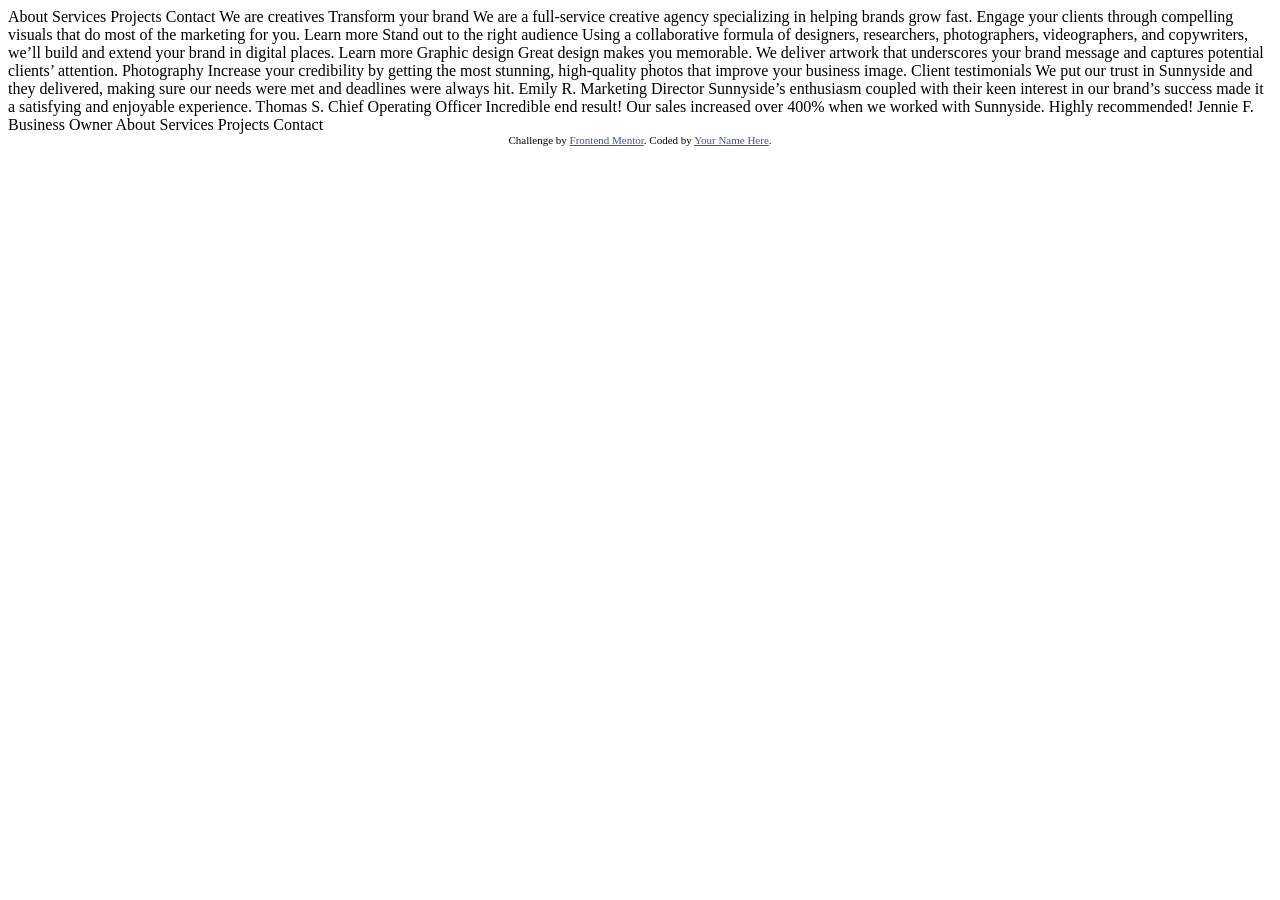
==== index.html @ 462895cb "Initial commit" ====
<!DOCTYPE html>
<html lang="en">
<head>
  <meta charset="UTF-8">
  <meta name="viewport" content="width=device-width, initial-scale=1.0"> <!-- displays site properly based on user's device -->

  <link rel="icon" type="image/png" sizes="32x32" href="./images/favicon-32x32.png">
  
  <title>Frontend Mentor | Sunnyside agency landing page</title>

  <!-- Feel free to remove these styles or customise in your own stylesheet 👍 -->
  <style>
    .attribution { font-size: 11px; text-align: center; }
    .attribution a { color: hsl(228, 45%, 44%); }
  </style>
</head>
<body>
  About
  Services
  Projects
  Contact

  We are creatives

  Transform your brand

  We are a full-service creative agency specializing in helping brands grow fast. 
  Engage your clients through compelling visuals that do most of the marketing for you.

  Learn more

  Stand out to the right audience

  Using a collaborative formula of designers, researchers, photographers, videographers, and copywriters, we’ll build and extend your brand in digital places. 

  Learn more

  Graphic design
  Great design makes you memorable. We deliver artwork that underscores your brand message and captures potential clients’ attention.

  Photography
  Increase your credibility by getting the most stunning, high-quality photos that improve your business image.

  Client testimonials

  We put our trust in Sunnyside and they delivered, making sure our needs were met and deadlines were always hit.
  Emily R.
  Marketing Director

  Sunnyside’s enthusiasm coupled with their keen interest in our brand’s success made it a satisfying and enjoyable experience.
  Thomas S.
  Chief Operating Officer

  Incredible end result! Our sales increased over 400% when we worked with Sunnyside. Highly recommended!
  Jennie F.
  Business Owner

  About
  Services
  Projects
  Contact

  <div class="attribution">
    Challenge by <a href="https://www.frontendmentor.io?ref=challenge" target="_blank">Frontend Mentor</a>. 
    Coded by <a href="#">Your Name Here</a>.
  </div>
</body>
</html>
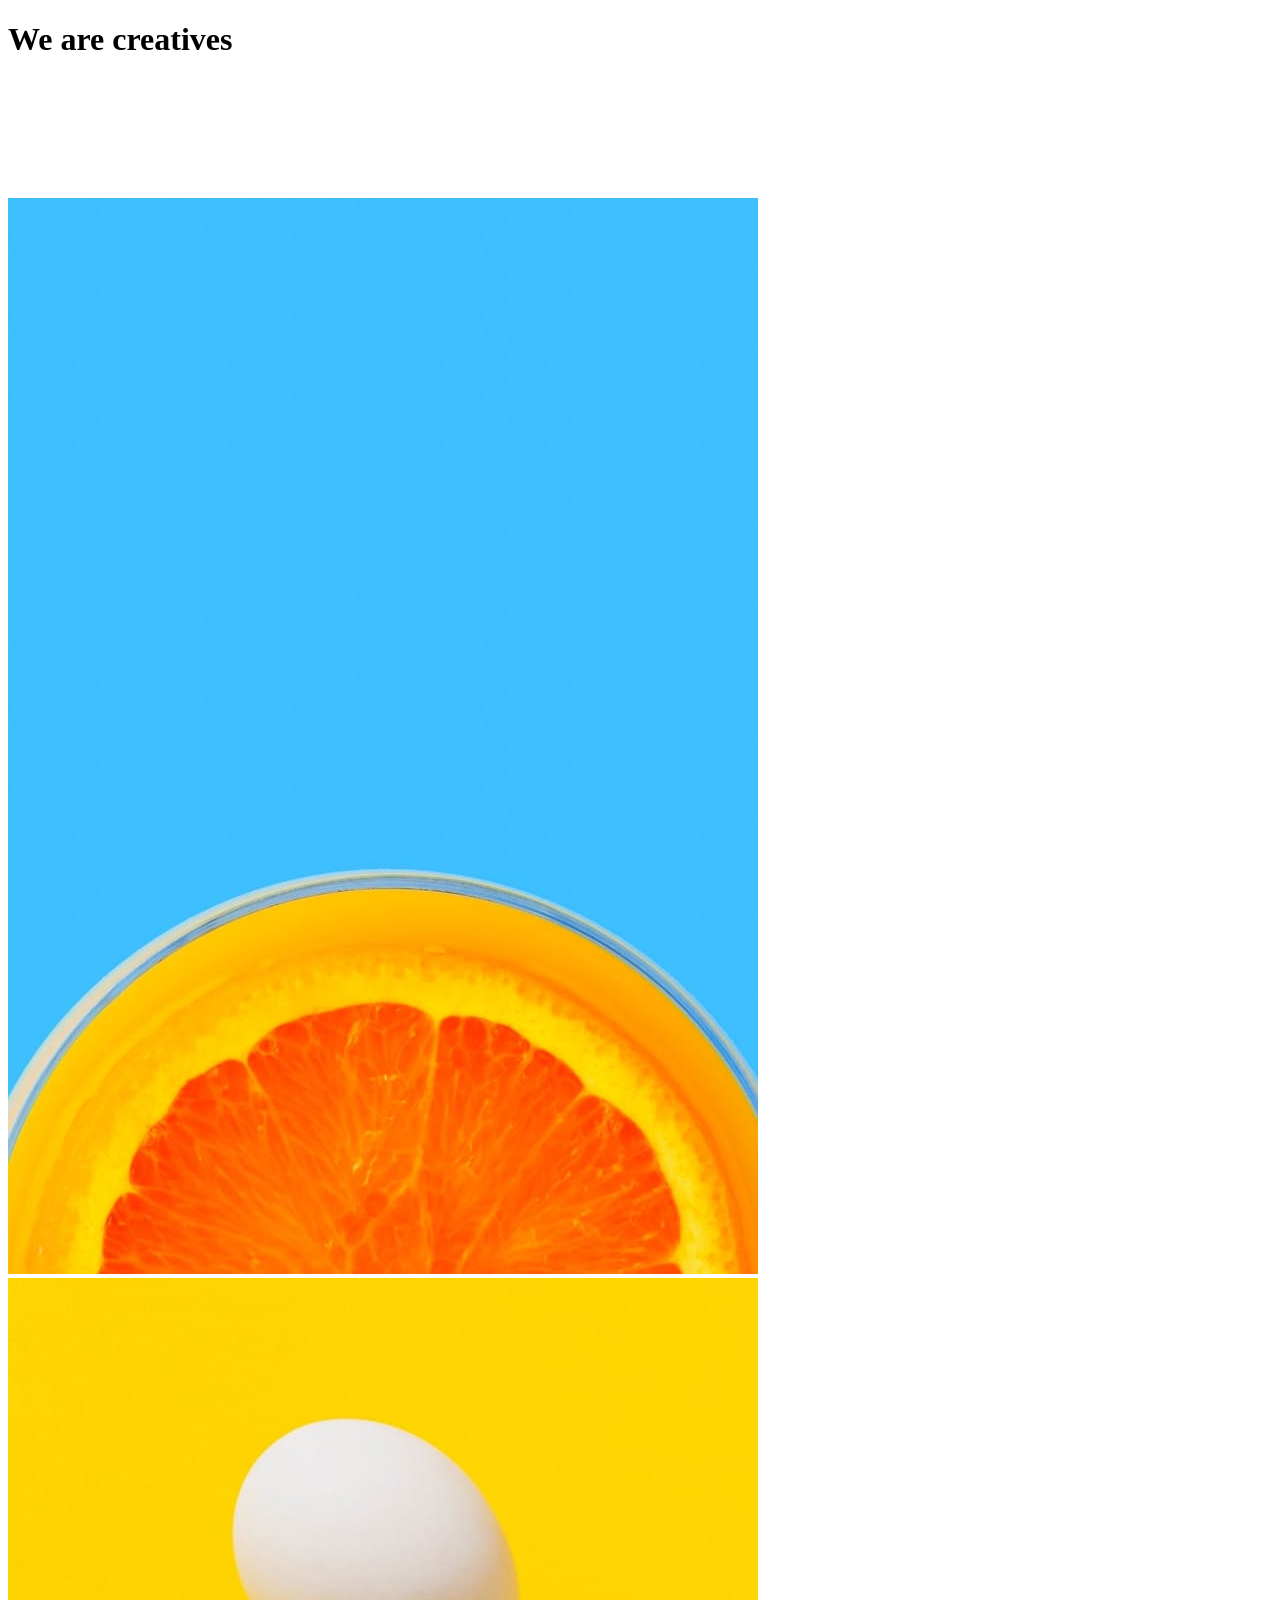
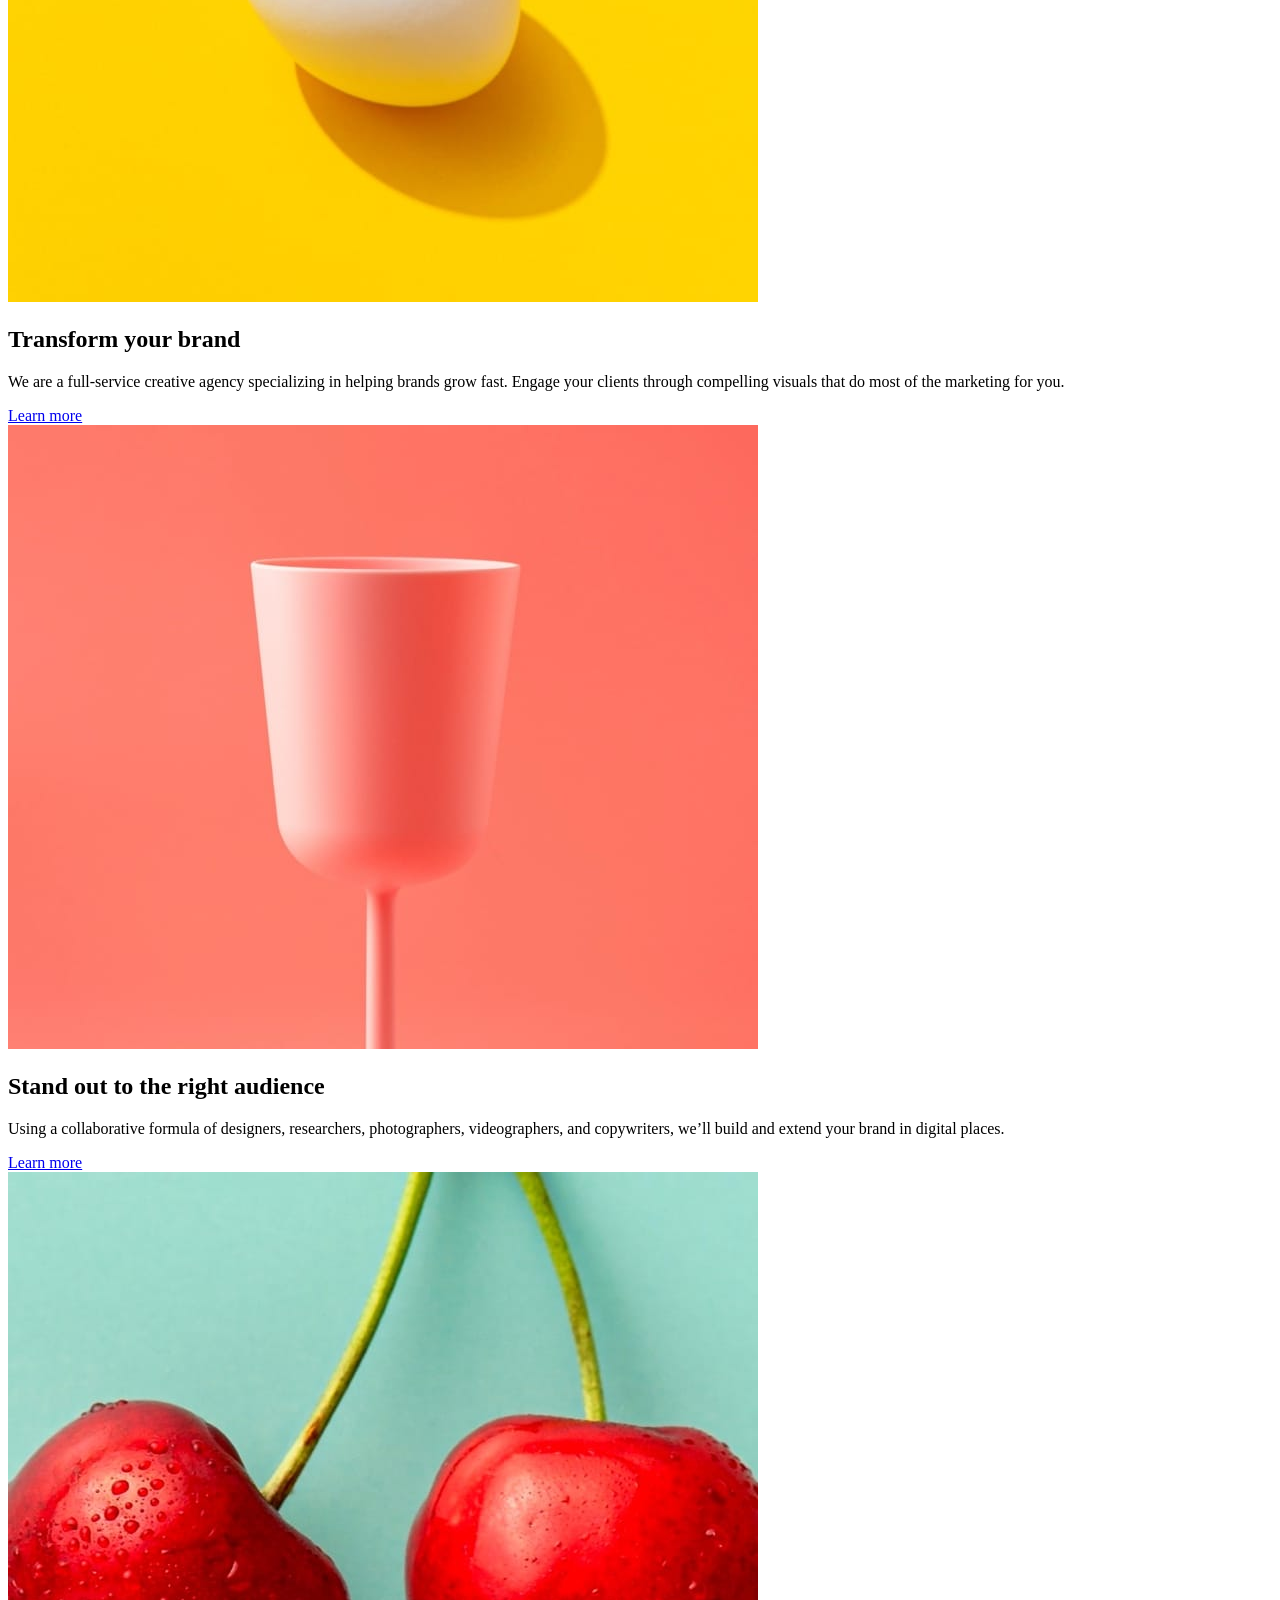
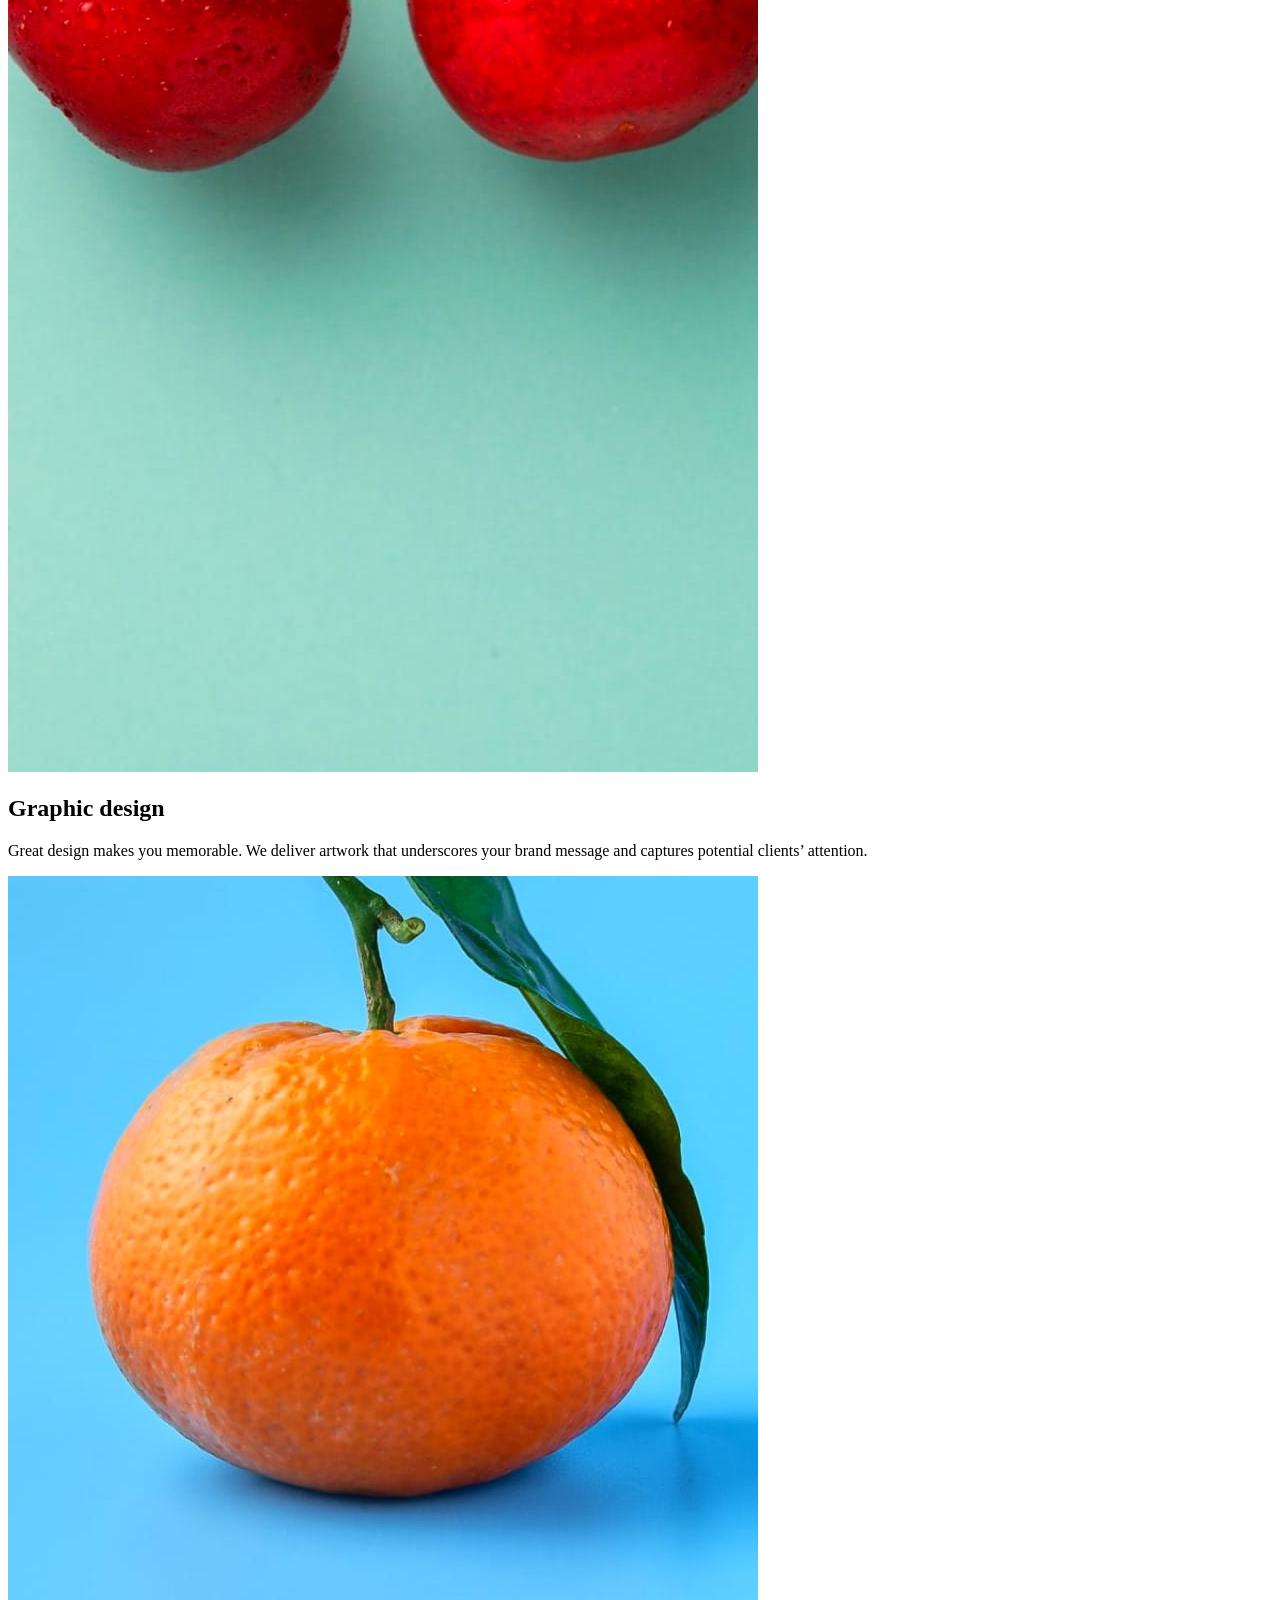
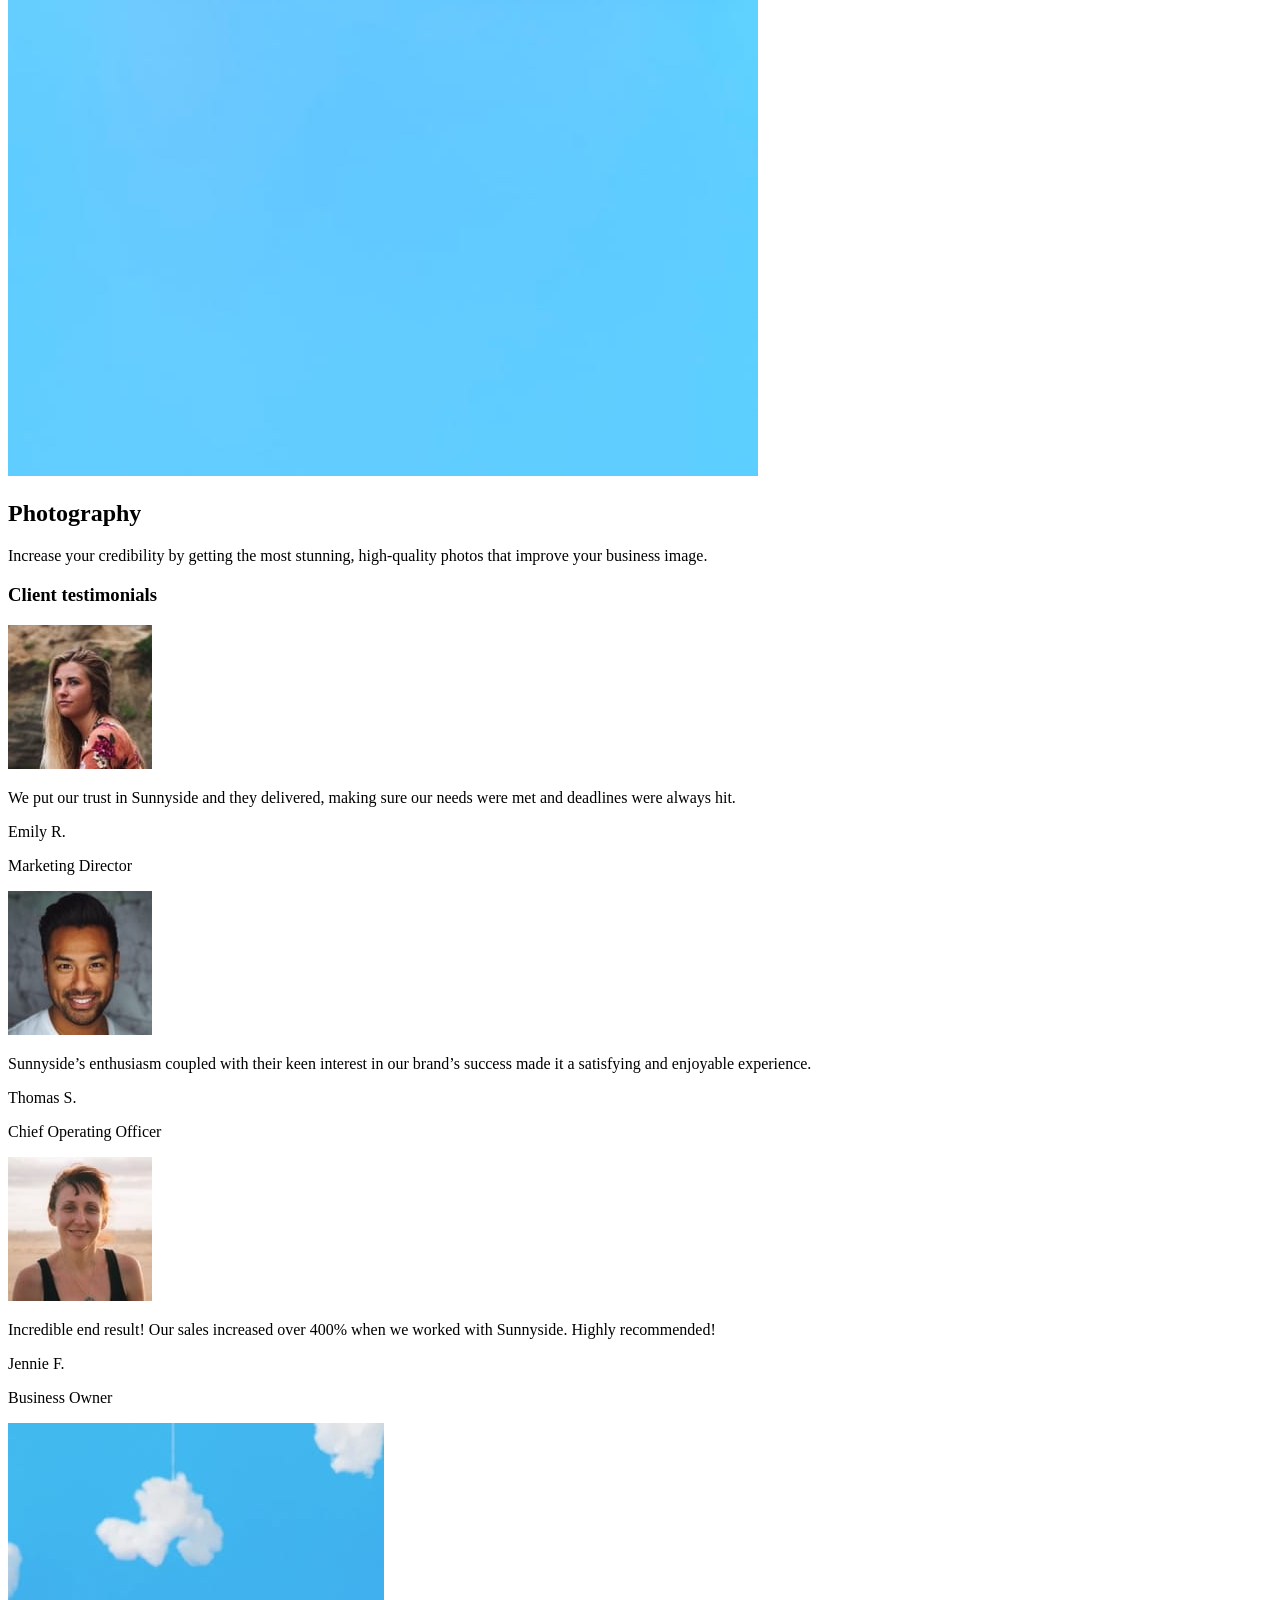
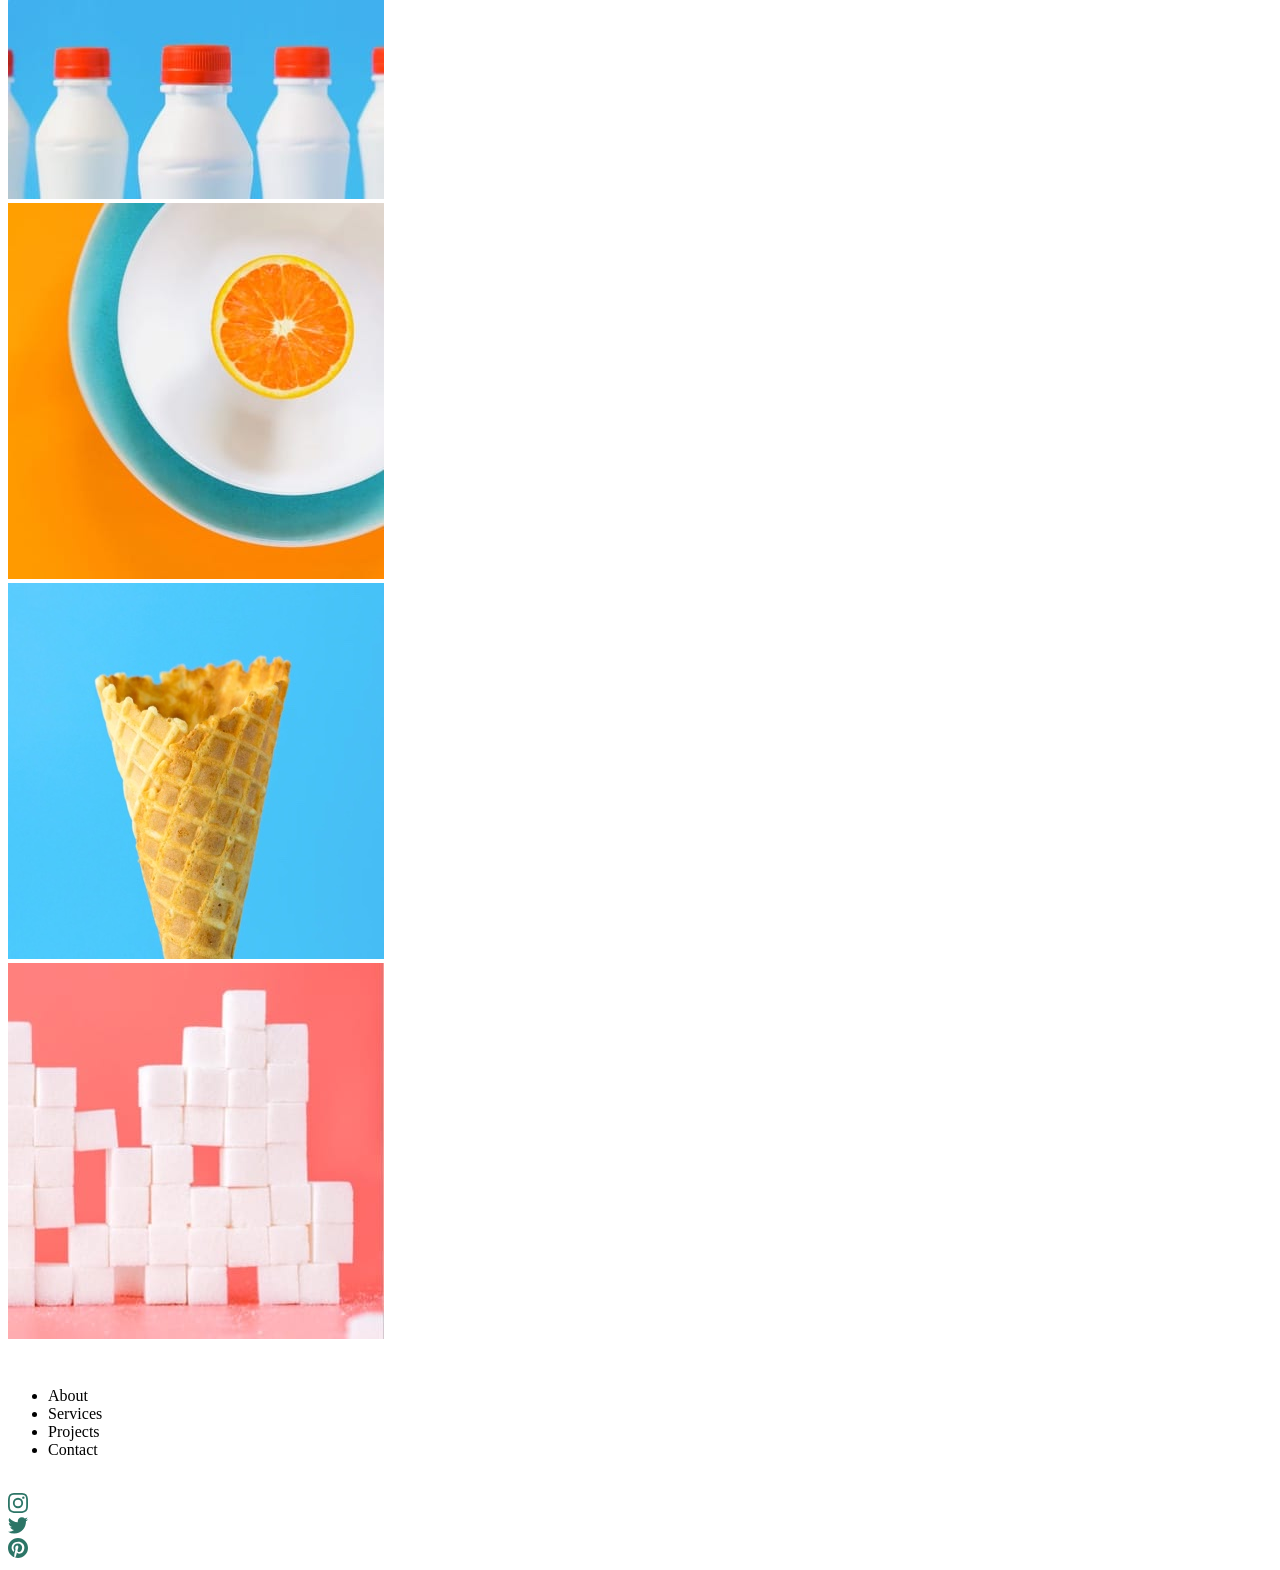
==== commit 1b477169: "commit" ====
--- a/index.html
+++ b/index.html
@@ -15,54 +15,169 @@
   </style>
 </head>
 <body>
-  About
-  Services
-  Projects
-  Contact
 
-  We are creatives
+  <header>
+    <div class="logo-img">
+      
+    </div>
+  </header>
+   
+  <nav class="navbar">
+    <a >
+      <div class="one"></div>
+      <div class="two"></div>
+      <div class="three"></div>
+    </a>
+  </nav>
 
-  Transform your brand
+  <main>
 
-  We are a full-service creative agency specializing in helping brands grow fast. 
-  Engage your clients through compelling visuals that do most of the marketing for you.
+    <div class="box grid-content">
 
-  Learn more
+    <div class="box box1">
+      <div class="text">
+        <h1>We are creatives</h1>
+        <img src="./images/icon-arrow-down.svg" alt="">
+      </div>
+      <img src="./images/mobile/image-header.jpg" alt="">
+      
+    </div>
 
-  Stand out to the right audience
+    <div class="box box2">
+      <img src="./images/mobile/image-transform.jpg" alt="">
+    </div>
 
-  Using a collaborative formula of designers, researchers, photographers, videographers, and copywriters, we’ll build and extend your brand in digital places. 
+    <div class="box box3">
+      <h2>Transform your brand</h2>
+      <p> We are a full-service creative agency specializing in helping brands grow fast. 
+        Engage your clients through compelling visuals that do most of the marketing for you.</p>
+      <a href="#">Learn more</a>
+    </div>
 
-  Learn more
+    <div class="box box4">
+      <img src="./images/mobile/image-stand-out.jpg" alt="">
+    </div>
 
-  Graphic design
-  Great design makes you memorable. We deliver artwork that underscores your brand message and captures potential clients’ attention.
+    <div class="box box5">
+      <div class="text1">
+        <h2>Stand out to the right audience</h2>
+        <p>Using a collaborative formula of designers, researchers, photographers, videographers, and copywriters, we’ll build and extend your brand in digital places. </p>
+        <a href="#">Learn more</a>
+      </div>
 
-  Photography
-  Increase your credibility by getting the most stunning, high-quality photos that improve your business image.
+    </div>
 
-  Client testimonials
+    <div class="box box6">
+      <img src="./images/mobile/image-graphic-design.jpg" alt="">
+      <div class="text1">
+        <h2>Graphic design</h2>
+        <p>Great design makes you memorable. We deliver artwork that underscores your brand message and captures potential clients’ attention.</p>
+      </div>
+    </div>
 
-  We put our trust in Sunnyside and they delivered, making sure our needs were met and deadlines were always hit.
-  Emily R.
-  Marketing Director
+    <div class="box box7">
+      <img src="./images/mobile/image-photography.jpg" alt="">
 
-  Sunnyside’s enthusiasm coupled with their keen interest in our brand’s success made it a satisfying and enjoyable experience.
-  Thomas S.
-  Chief Operating Officer
+      <div class="text1">
+        <h2>Photography</h2>
+        <p>Increase your credibility by getting the most stunning, high-quality photos that improve your business image.</p>
+      </div>
+    </div>
 
-  Incredible end result! Our sales increased over 400% when we worked with Sunnyside. Highly recommended!
-  Jennie F.
-  Business Owner
 
-  About
-  Services
-  Projects
-  Contact
+  </div>
+</main>
 
-  <div class="attribution">
-    Challenge by <a href="https://www.frontendmentor.io?ref=challenge" target="_blank">Frontend Mentor</a>. 
-    Coded by <a href="#">Your Name Here</a>.
+
+  <div class="testimonial-grid">
+    
+    <div class="testimonial test1">
+      <h3>Client testimonials</h3>
+      <img src="./images/image-emily.jpg" alt="">
+      <p>We put our trust in Sunnyside and they delivered, making sure our needs were met and deadlines were always hit.</p>
+      <div class="info">
+        <p>Emily R.</p>
+        <p>Marketing Director</p>
+      </div>
+
+    </div>
+
+
+    <div class="testimonial test2">
+      <img src="./images/image-thomas.jpg" alt="">
+      <p>Sunnyside’s enthusiasm coupled with their keen interest in our brand’s success made it a satisfying and enjoyable experience.</p>
+      <div class="info">
+        <p>Thomas S.</p>
+        <p> Chief Operating Officer</p>
+      </div>
+    </div>
+
+    <div class="testimonial test3">
+      <img src="./images/image-jennie.jpg" alt="">
+      <p>Incredible end result! Our sales increased over 400% when we worked with Sunnyside. Highly recommended!</p>
+      <div class="info">
+        <p>Jennie F.</p>
+        <p>Business Owner</p>
+      </div>
+    </div> 
+
+
+
   </div>
+
+  <div class="galery-grid">
+
+    <div class="imagen imagen1">
+      <img src="./images/mobile/image-gallery-milkbottles.jpg" alt="">
+    </div>
+
+    <div class="imagen imagen2">
+      <img src="./images/mobile/image-gallery-orange.jpg" alt="">
+    </div>
+
+    <div class="imagen imagen3">
+      <img src="./images/mobile/image-gallery-cone.jpg" alt="">
+    </div>
+
+    <div class="imagen imagen4">
+      <img src="./images/mobile/image-gallery-sugar-cubes.jpg" alt="">
+    </div>
+
+  </div>
+
+
+  <footer>
+    <div class="footer-grid">
+      <div class="logo">
+        <img src="./images/logo.svg" alt="">
+      </div>
+      <ul>
+        <li>About</li>
+        <li>Services</li>
+        <li>Projects</li>
+        <li>Contact</li>
+      </ul>
+
+      <div class="social">
+        <div class="logosocial">
+          <img src="./images/icon-facebook.svg" alt="">
+        </div>
+        <div class="logosocial">
+          <img src="./images/icon-instagram.svg" alt="">
+        </div>
+        <div class="logosocial">
+          <img src="./images/icon-twitter.svg" alt="">
+        </div>
+        <div class="logosocial">
+          <img src="./images/icon-pinterest.svg" alt="">
+        </div>
+      </div>
+    </div>
+
+  </footer>
+  
+  
+ 
 </body>
+
 </html>
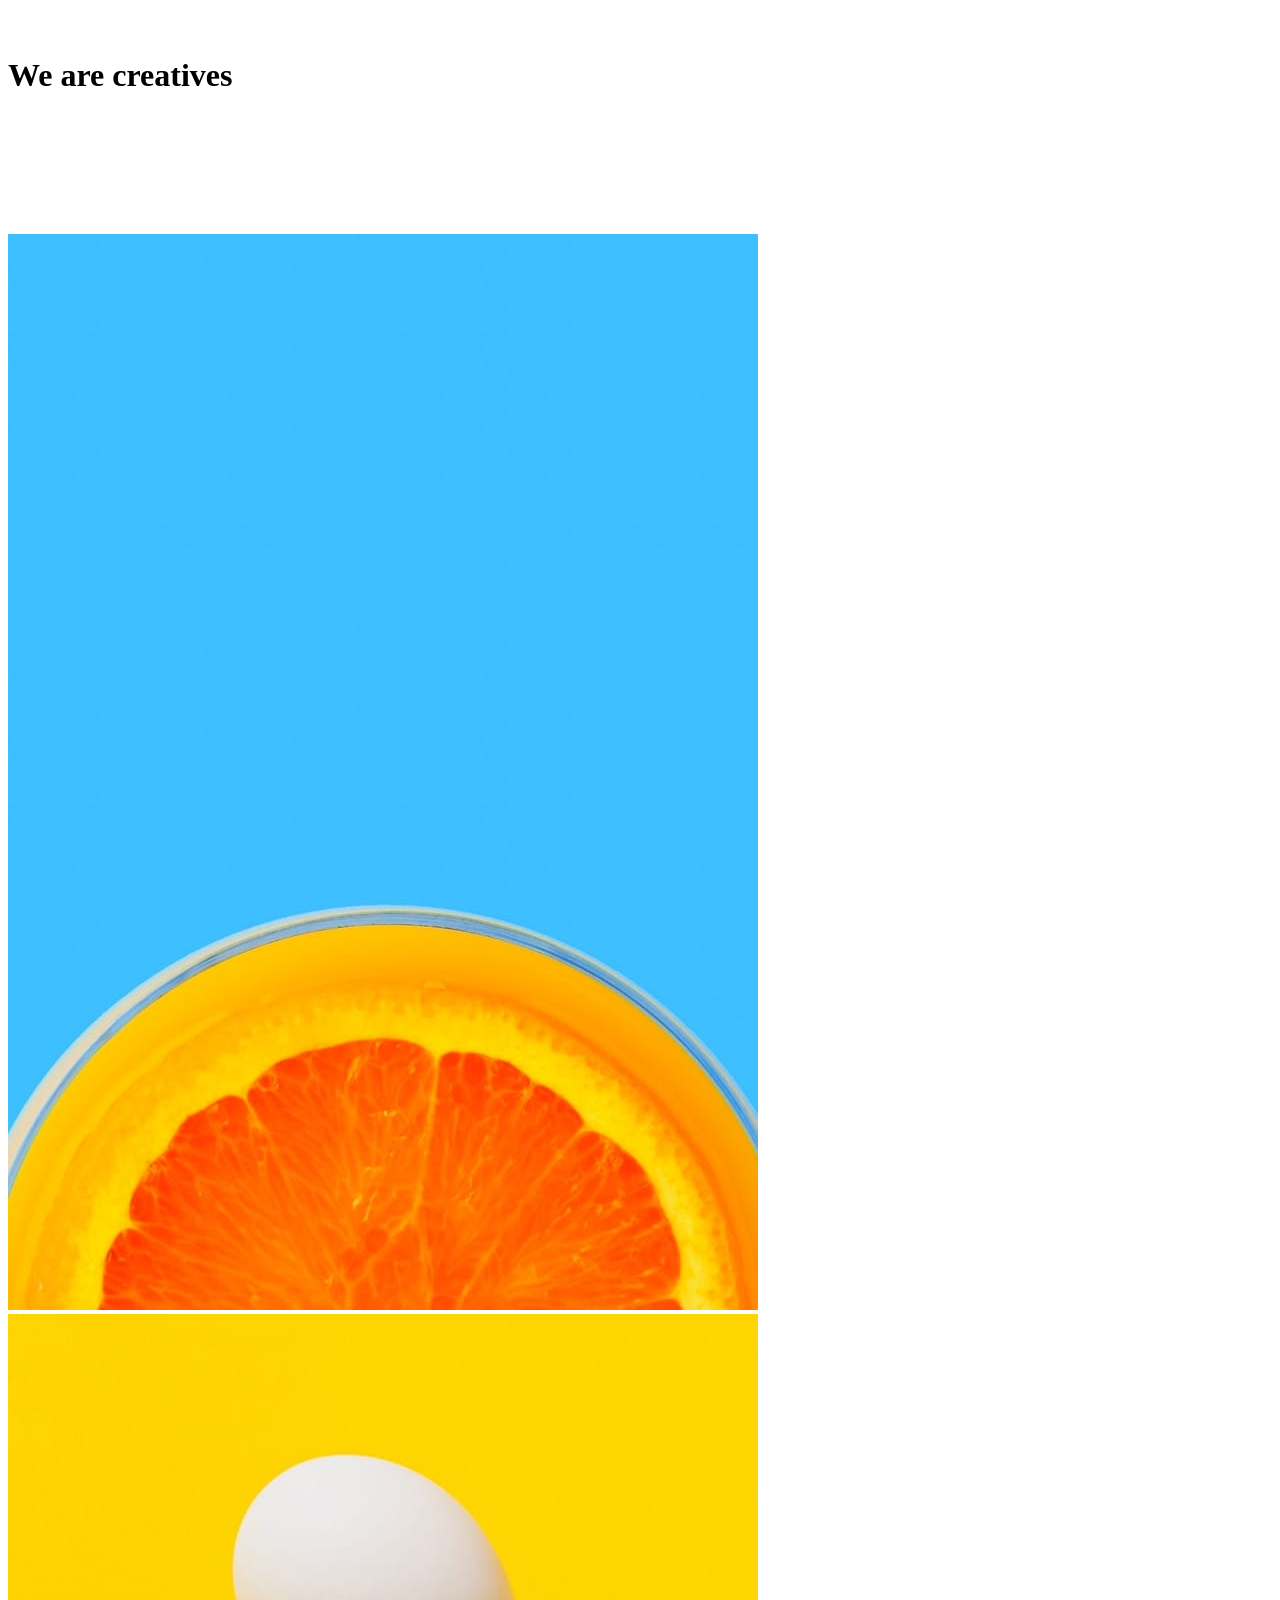
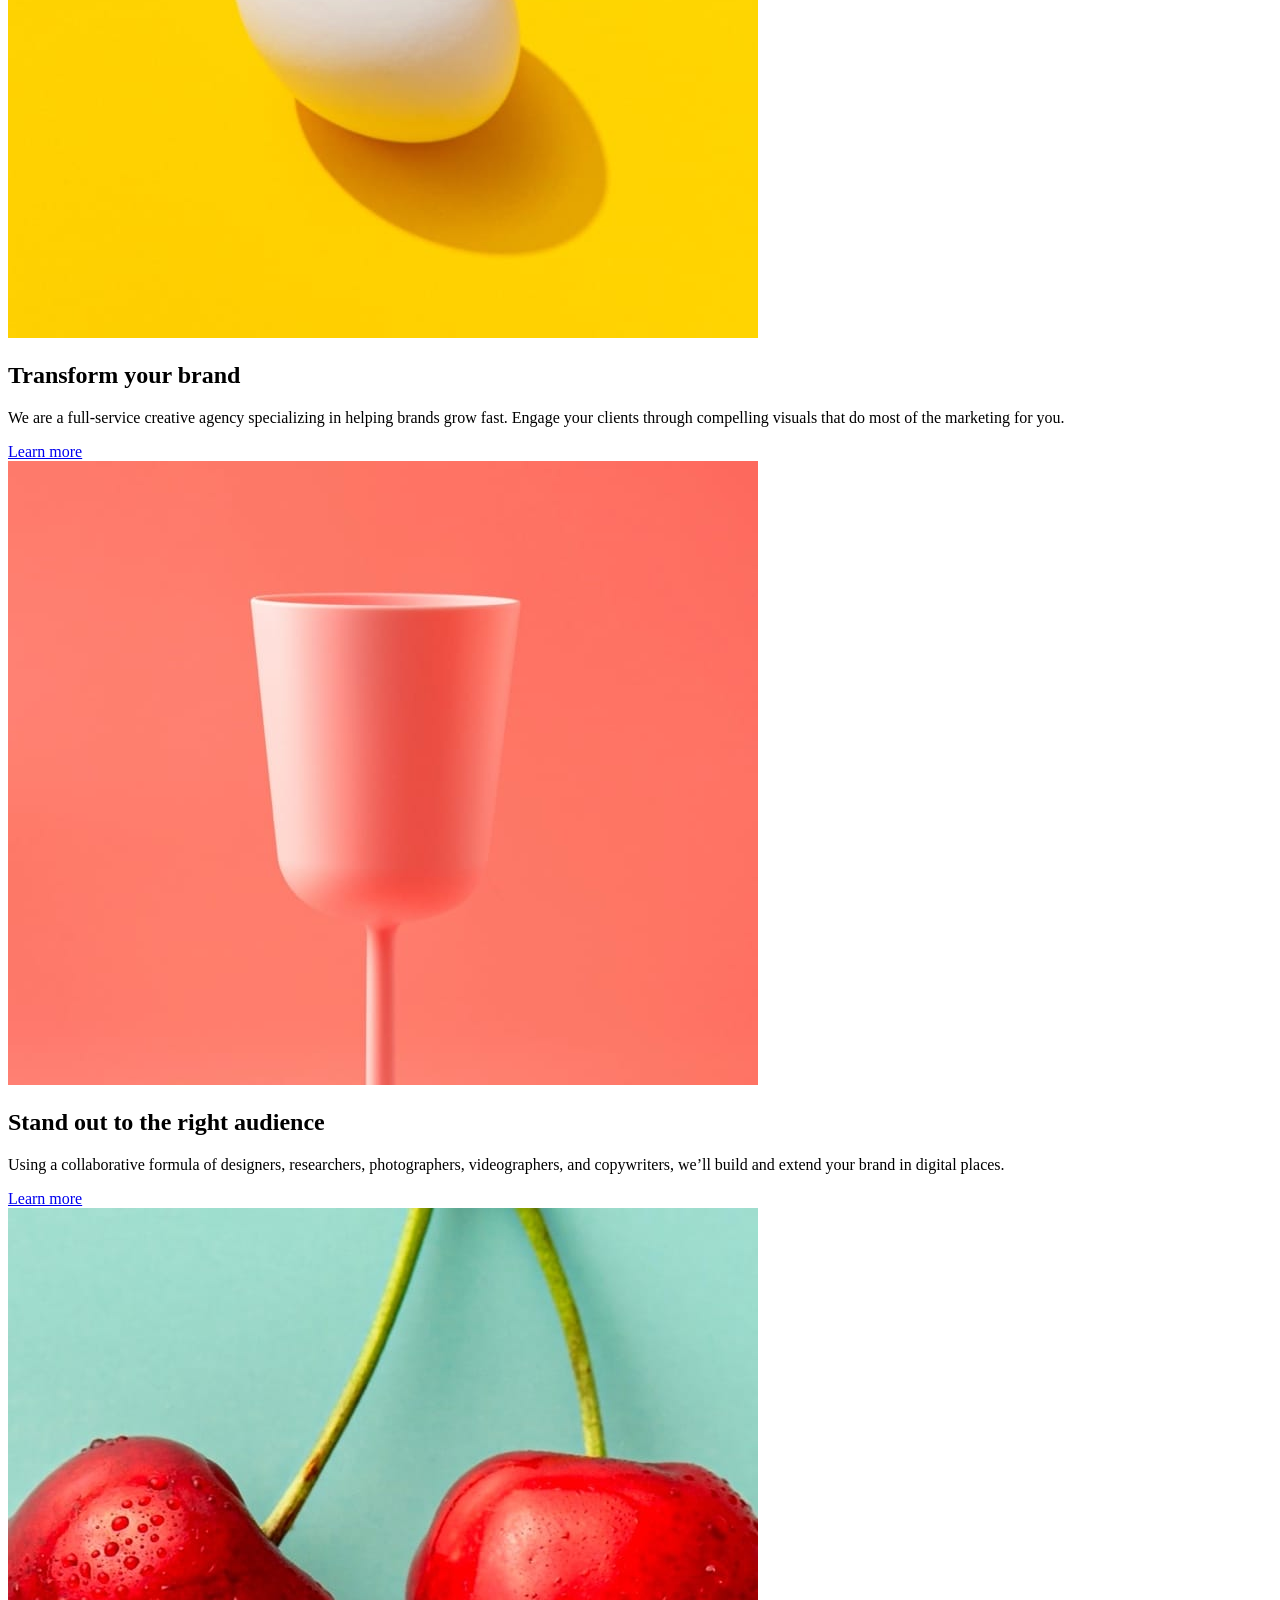
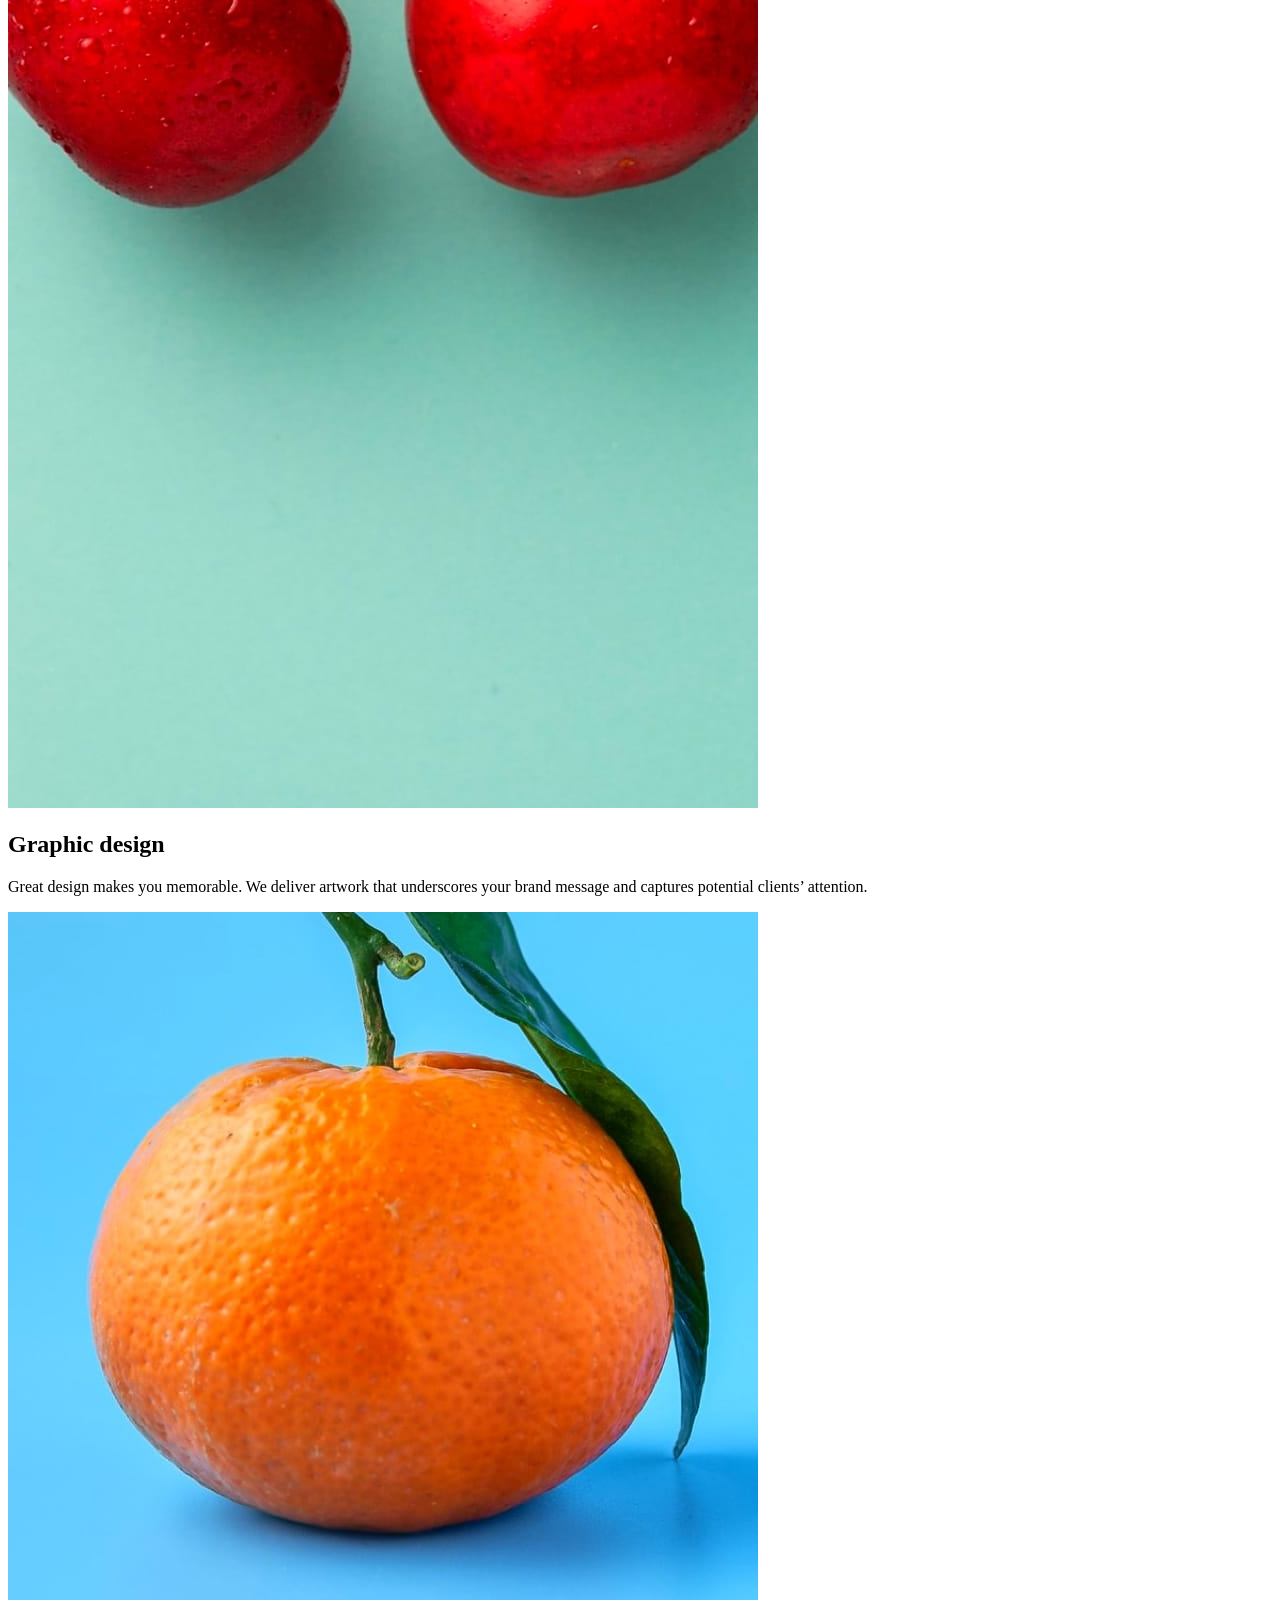
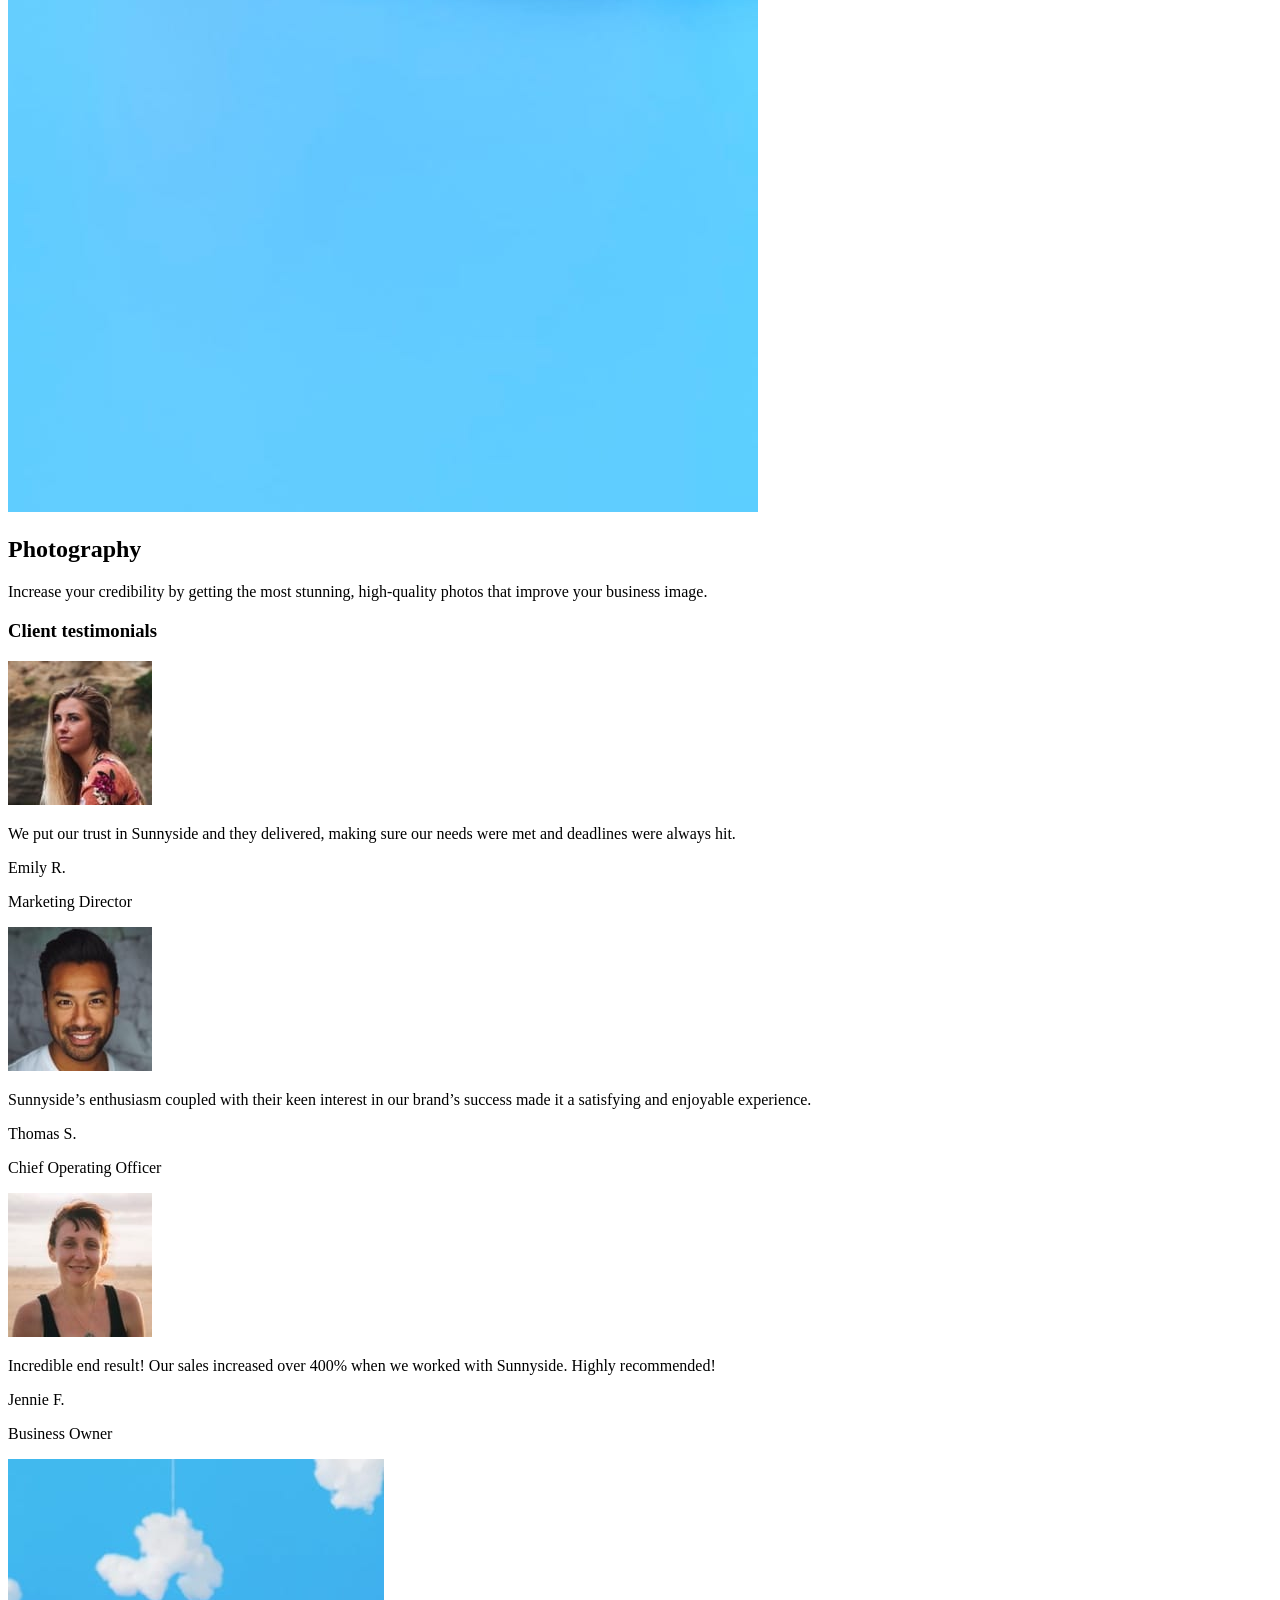
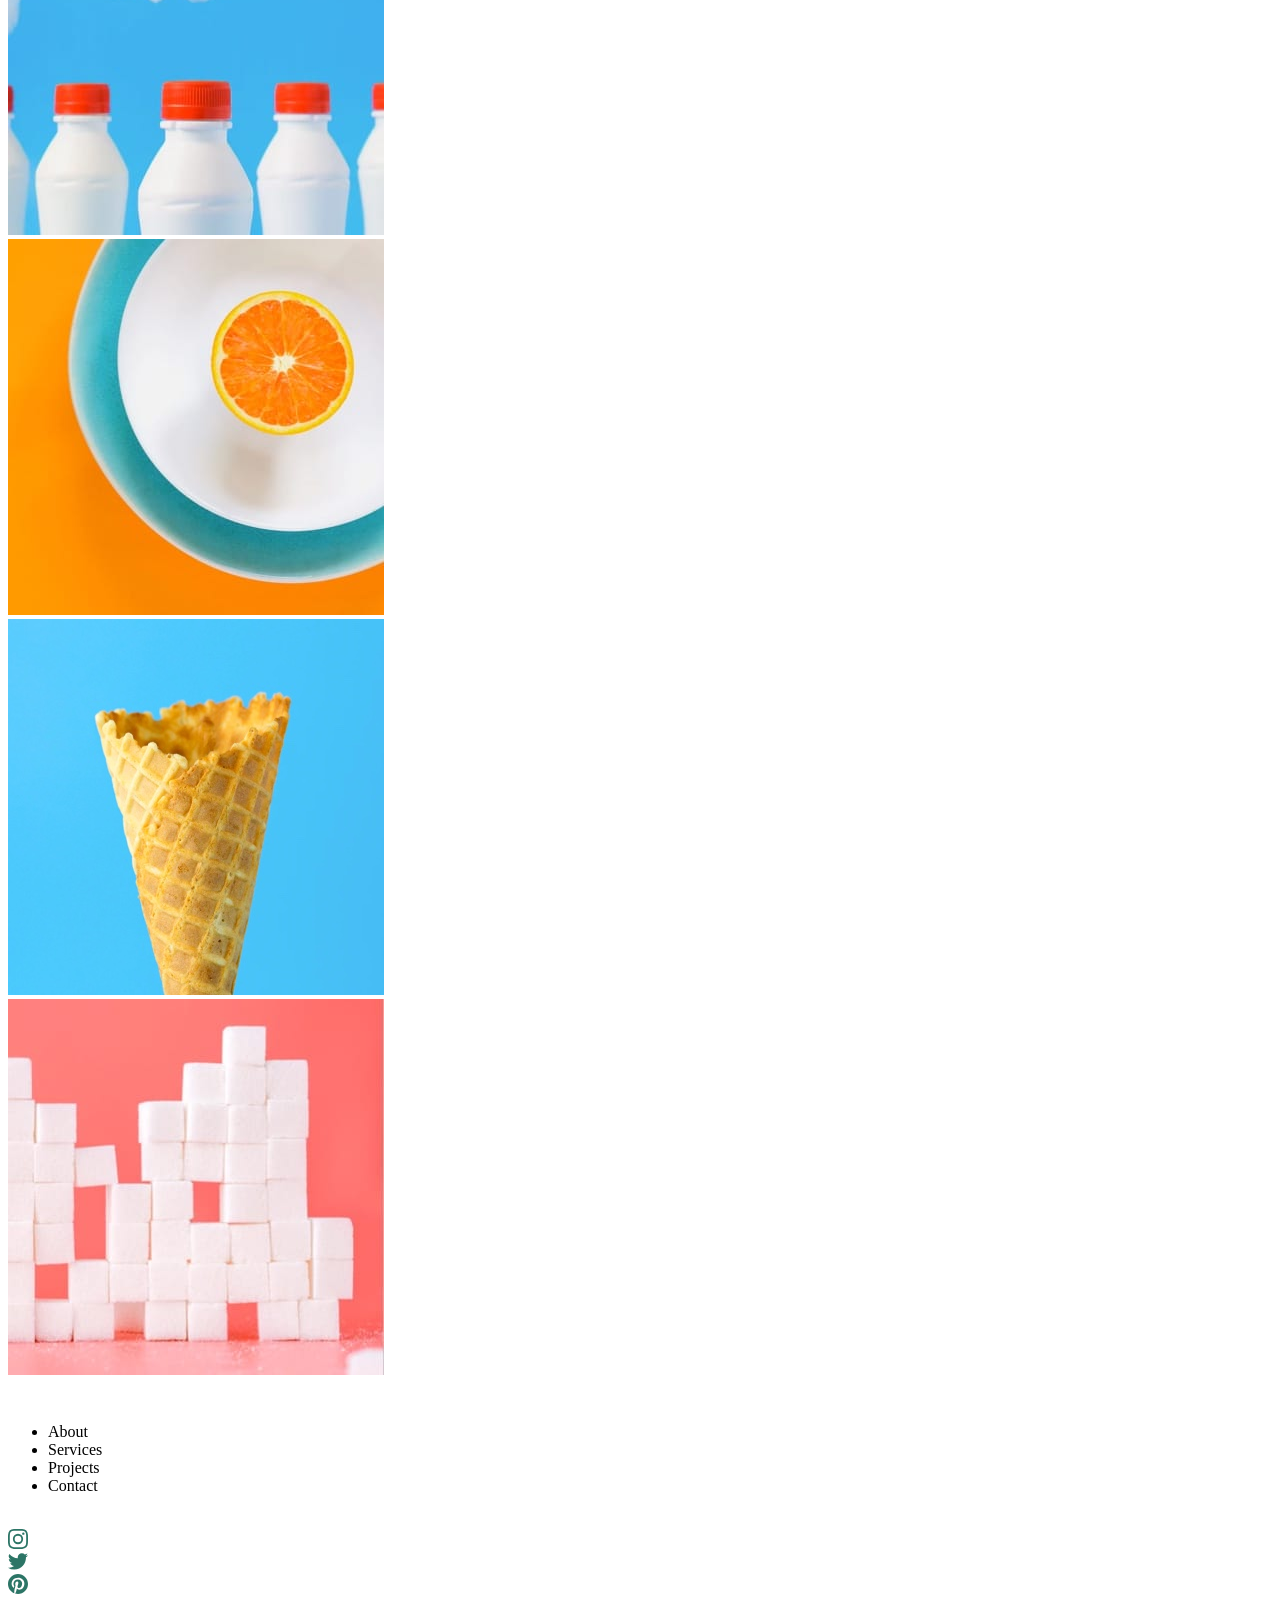
==== commit ba7f98ab: "commit" ====
--- a/index.html
+++ b/index.html
@@ -18,7 +18,7 @@
 
   <header>
     <div class="logo-img">
-      
+      <img src="./images/logo.svg" alt="">
     </div>
   </header>
    
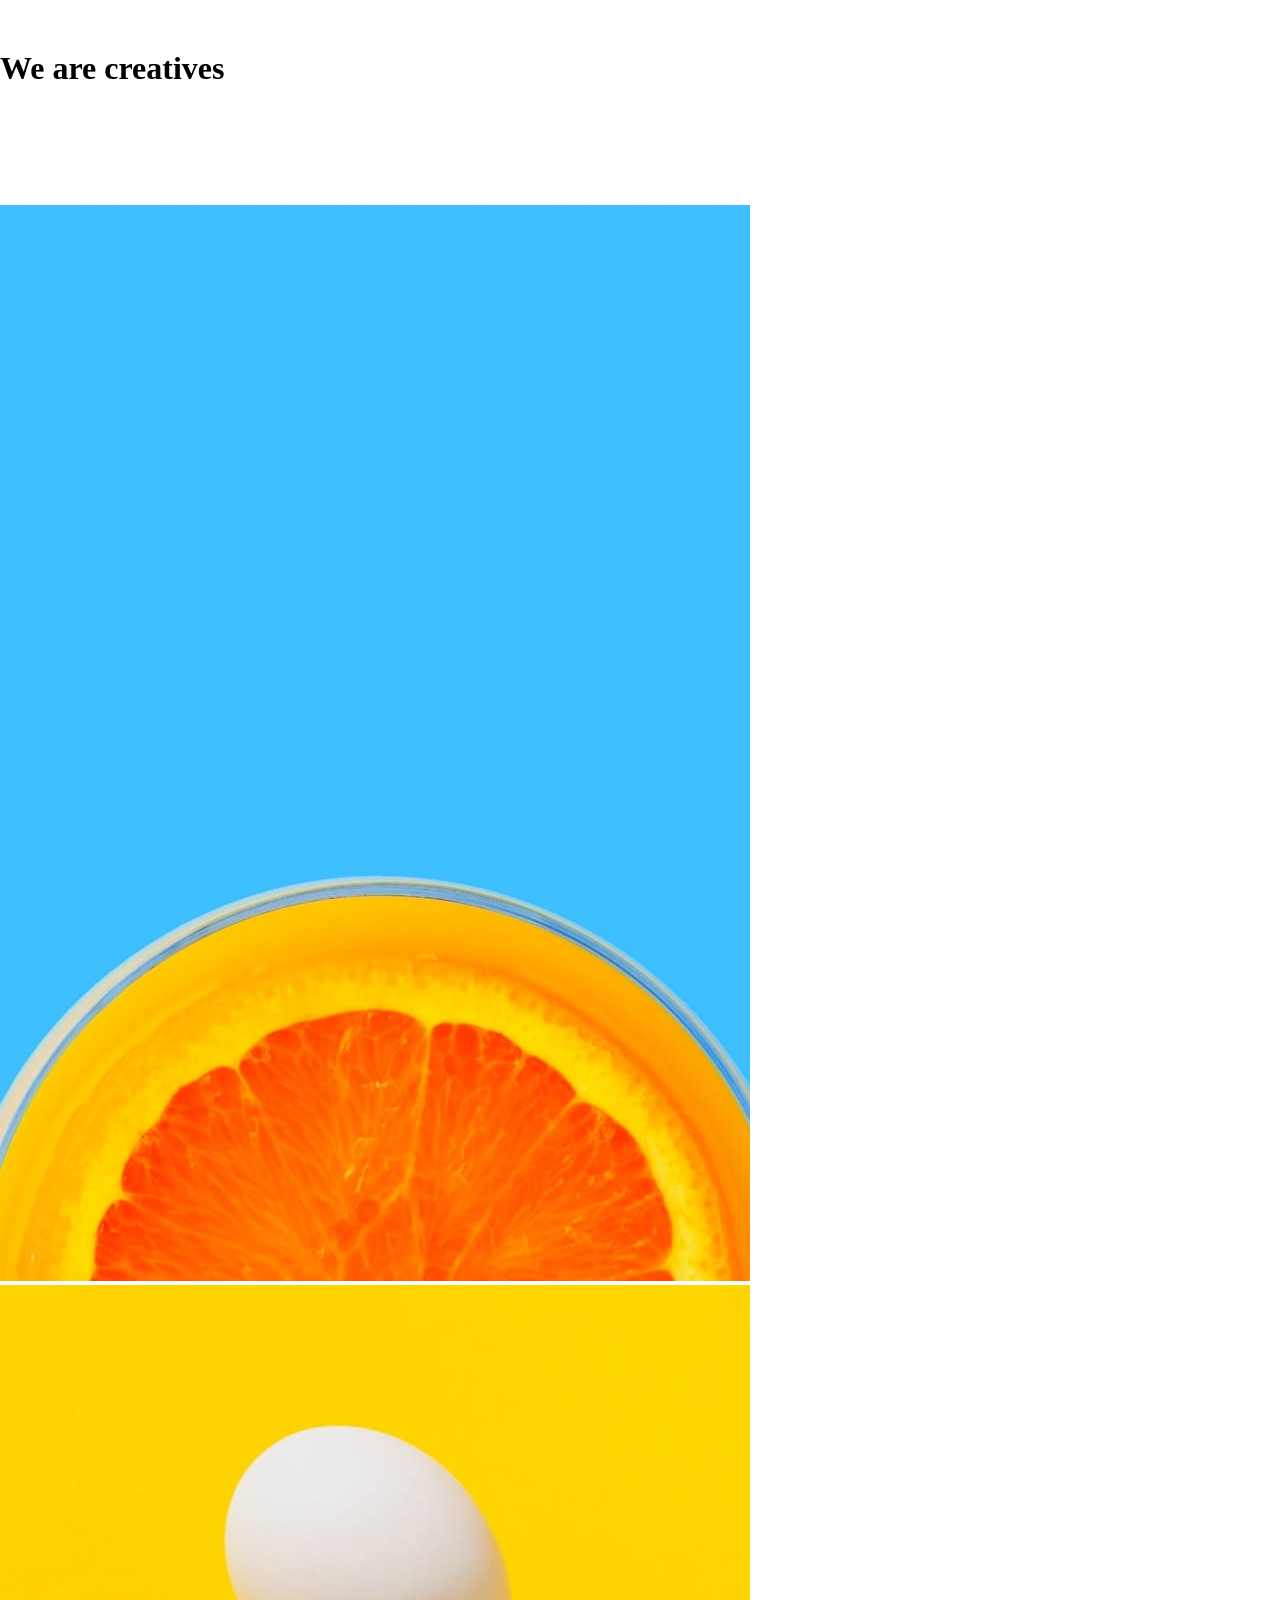
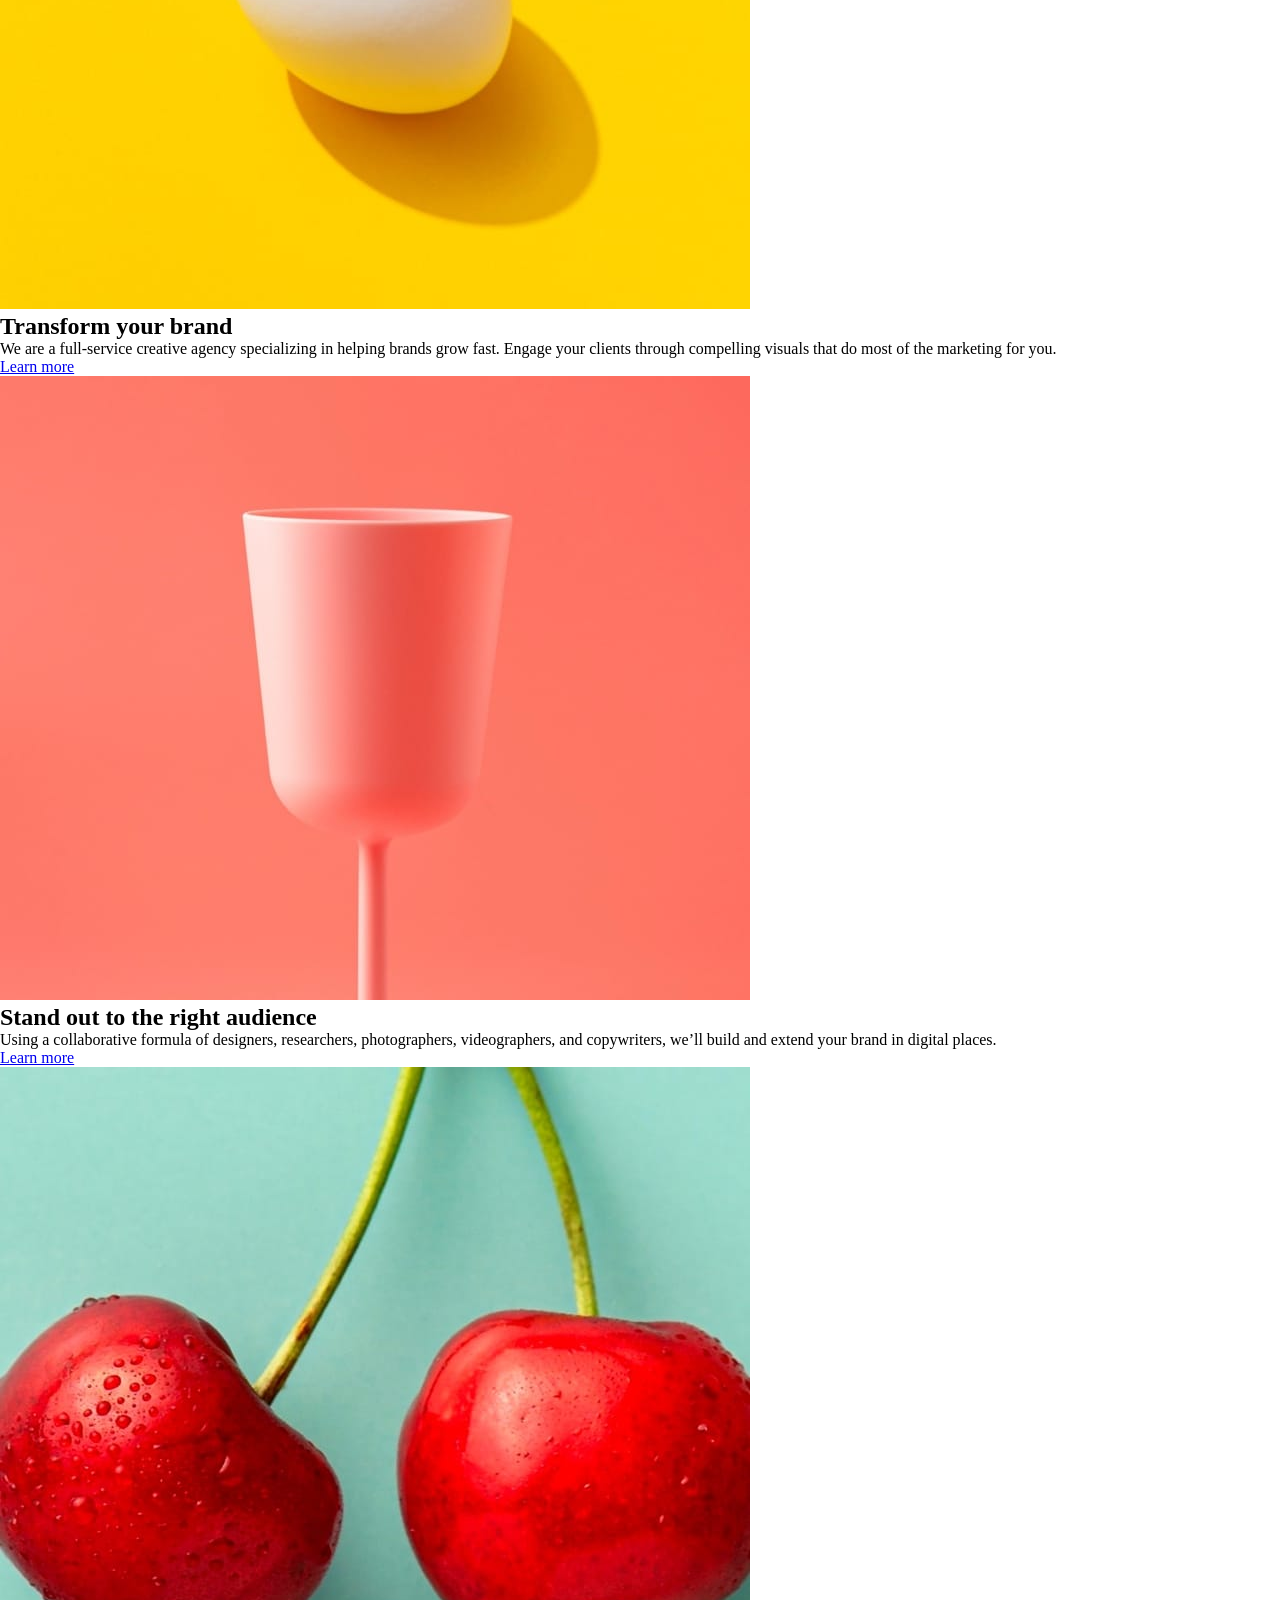
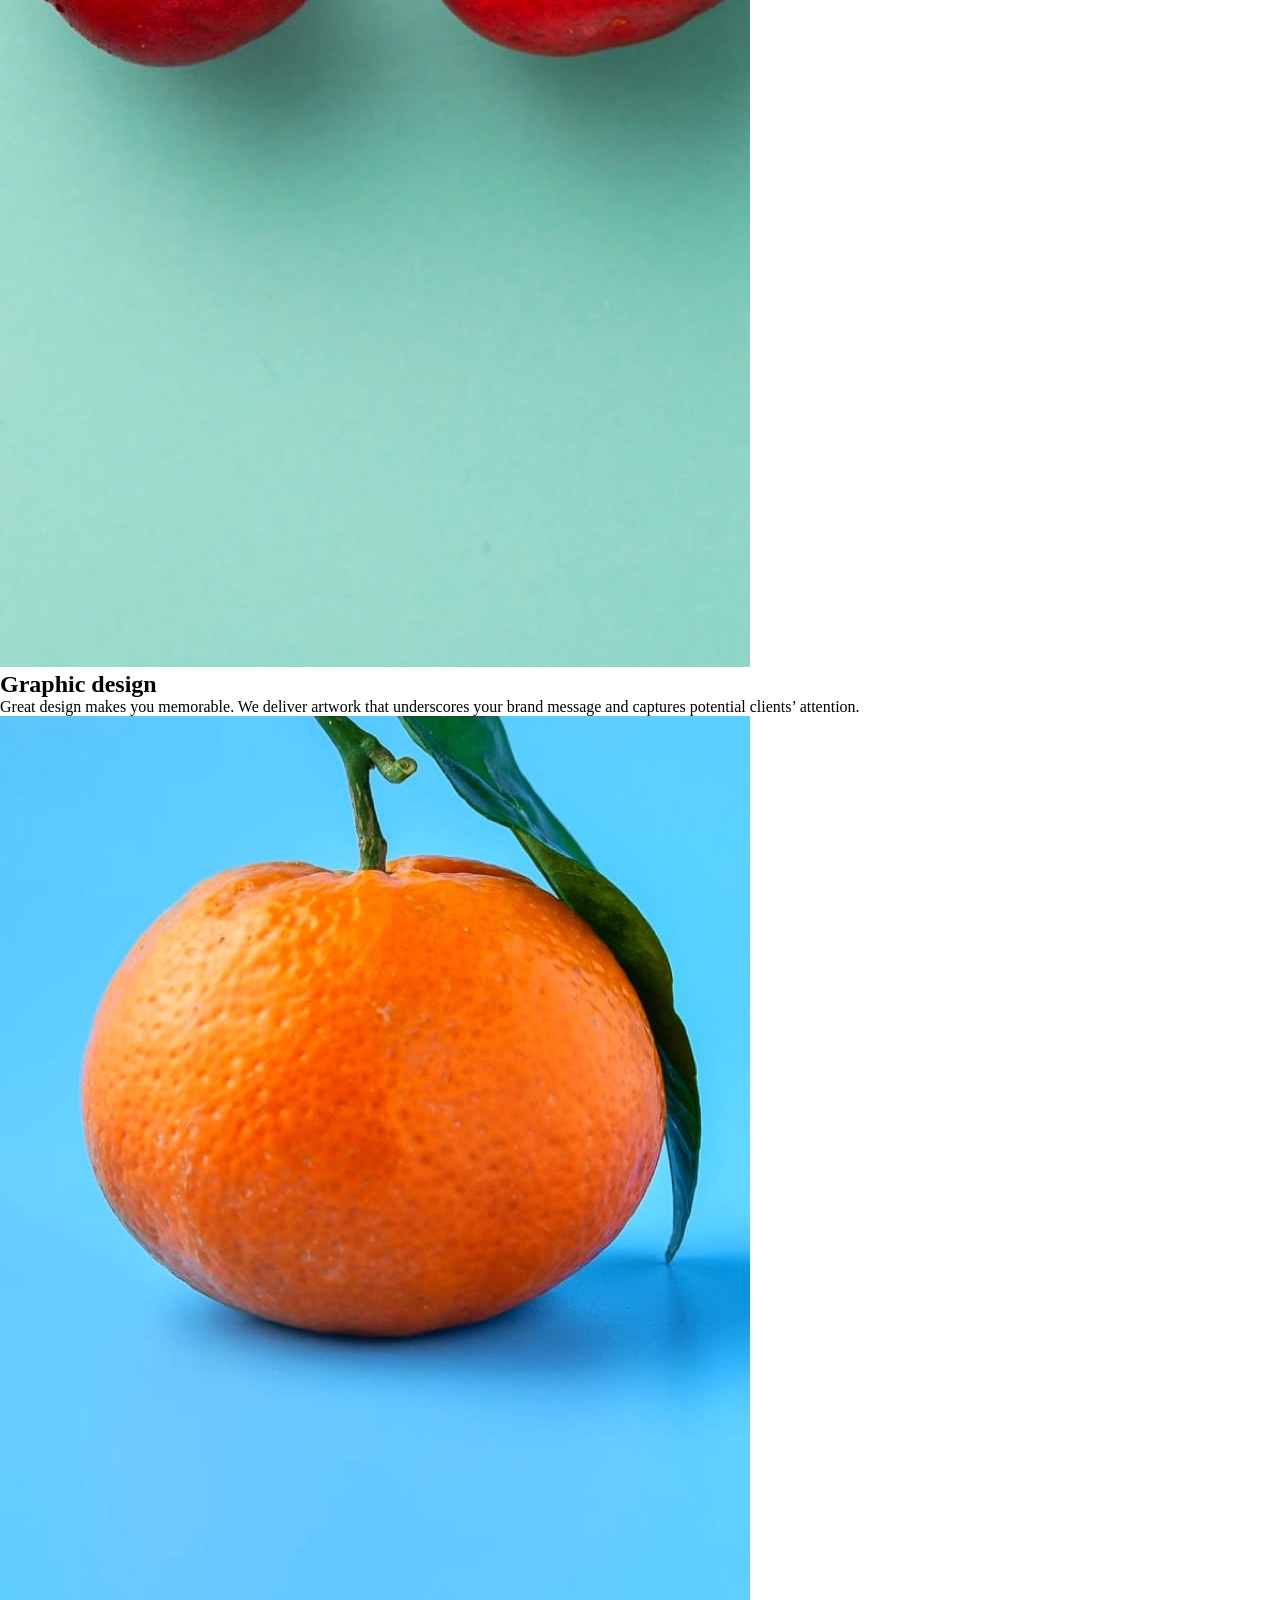
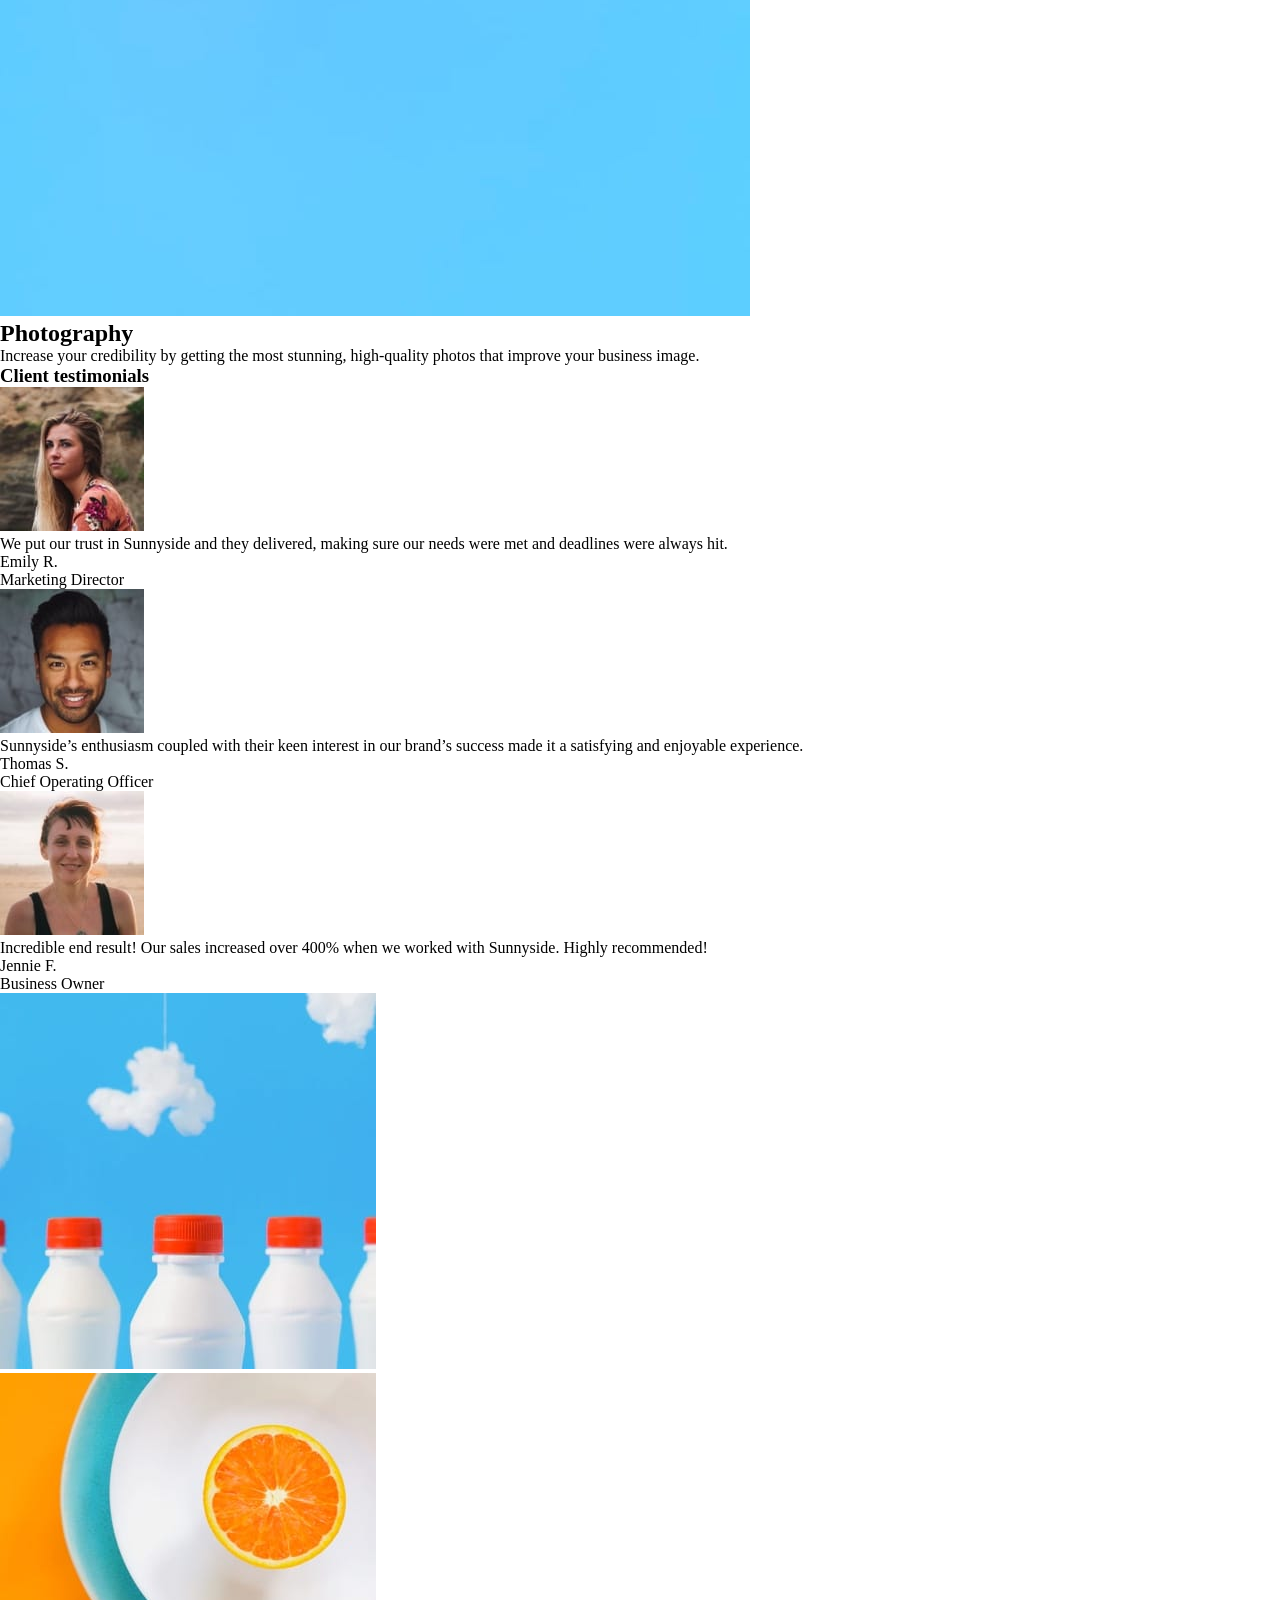
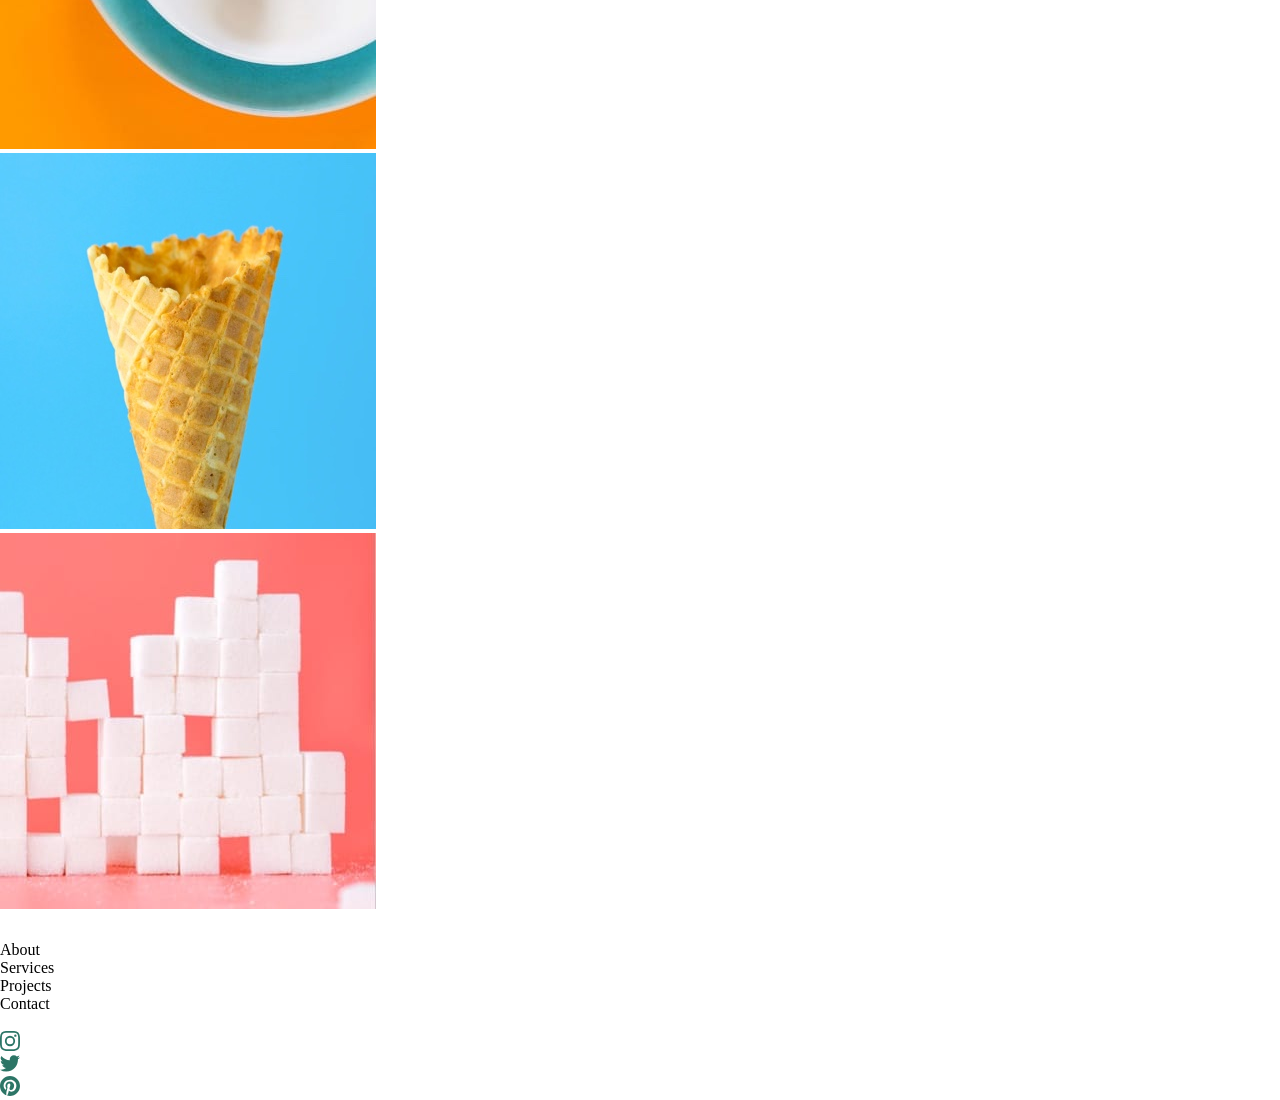
==== commit 3e3af498: "commit" ====
--- a/index.html
+++ b/index.html
@@ -3,32 +3,33 @@
 <head>
   <meta charset="UTF-8">
   <meta name="viewport" content="width=device-width, initial-scale=1.0"> <!-- displays site properly based on user's device -->
-
-  <link rel="icon" type="image/png" sizes="32x32" href="./images/favicon-32x32.png">
-  
+  <link rel="preconnect" href="https://fonts.googleapis.com">
+  <link rel="preconnect" href="https://fonts.gstatic.com" crossorigin>
+  <link href="https://fonts.googleapis.com/css2?family=Barlow:wght@600&family=Fraunces:wght@700;900&display=swap" rel="stylesheet">
+  <link rel="stylesheet" href="style.css"> 
   <title>Frontend Mentor | Sunnyside agency landing page</title>
 
-  <!-- Feel free to remove these styles or customise in your own stylesheet 👍 -->
-  <style>
-    .attribution { font-size: 11px; text-align: center; }
-    .attribution a { color: hsl(228, 45%, 44%); }
-  </style>
 </head>
+
+
 <body>
 
+
+<div class="wrapper">
   <header>
     <div class="logo-img">
       <img src="./images/logo.svg" alt="">
     </div>
-  </header>
-   
-  <nav class="navbar">
-    <a >
-      <div class="one"></div>
-      <div class="two"></div>
-      <div class="three"></div>
-    </a>
-  </nav>
+  
+
+  <div class="navbar">
+    <img src="./images/icon-hamburger.svg" alt="">
+    <div class="one"></div>
+    <div class="two"></div>
+    <div class="three"></div>
+  </div>
+
+</header>
 
   <main>
 
@@ -177,7 +178,7 @@
   </footer>
   
   
- 
+</div>
 </body>
 
 </html>
--- a/style.css
+++ b/style.css
@@ -0,0 +1,24 @@
+*{
+    margin: 0;
+    padding: 0;
+}
+:root{
+    --Softred: hsl(7, 99%, 70%);
+    --Yellow: hsl(51, 100%, 49%);
+    --Darkdesaturatedcyangraphicdesigntext: hsl(167, 40%, 24%);
+    --Darkbluephotographytext: hsl(198, 62%, 26%);
+    --Darkmoderatecyanfooter: hsl(168, 34%, 41%);
+    --Verydarkdesaturatedblue: hsl(212, 27%, 19%);
+    --Verydarkgrayishblue: hsl(213, 9%, 39%);
+    --Darkgrayishblue: hsl(232, 10%, 55%);
+    --Grayishblue: hsl(210, 4%, 67%);
+    --White: hsl(0, 0%, 100%);
+    
+}
+
+.body{
+    /* background-color: var(--White); */
+    background-color: aqua;
+    min-height: 100vh;
+}
+
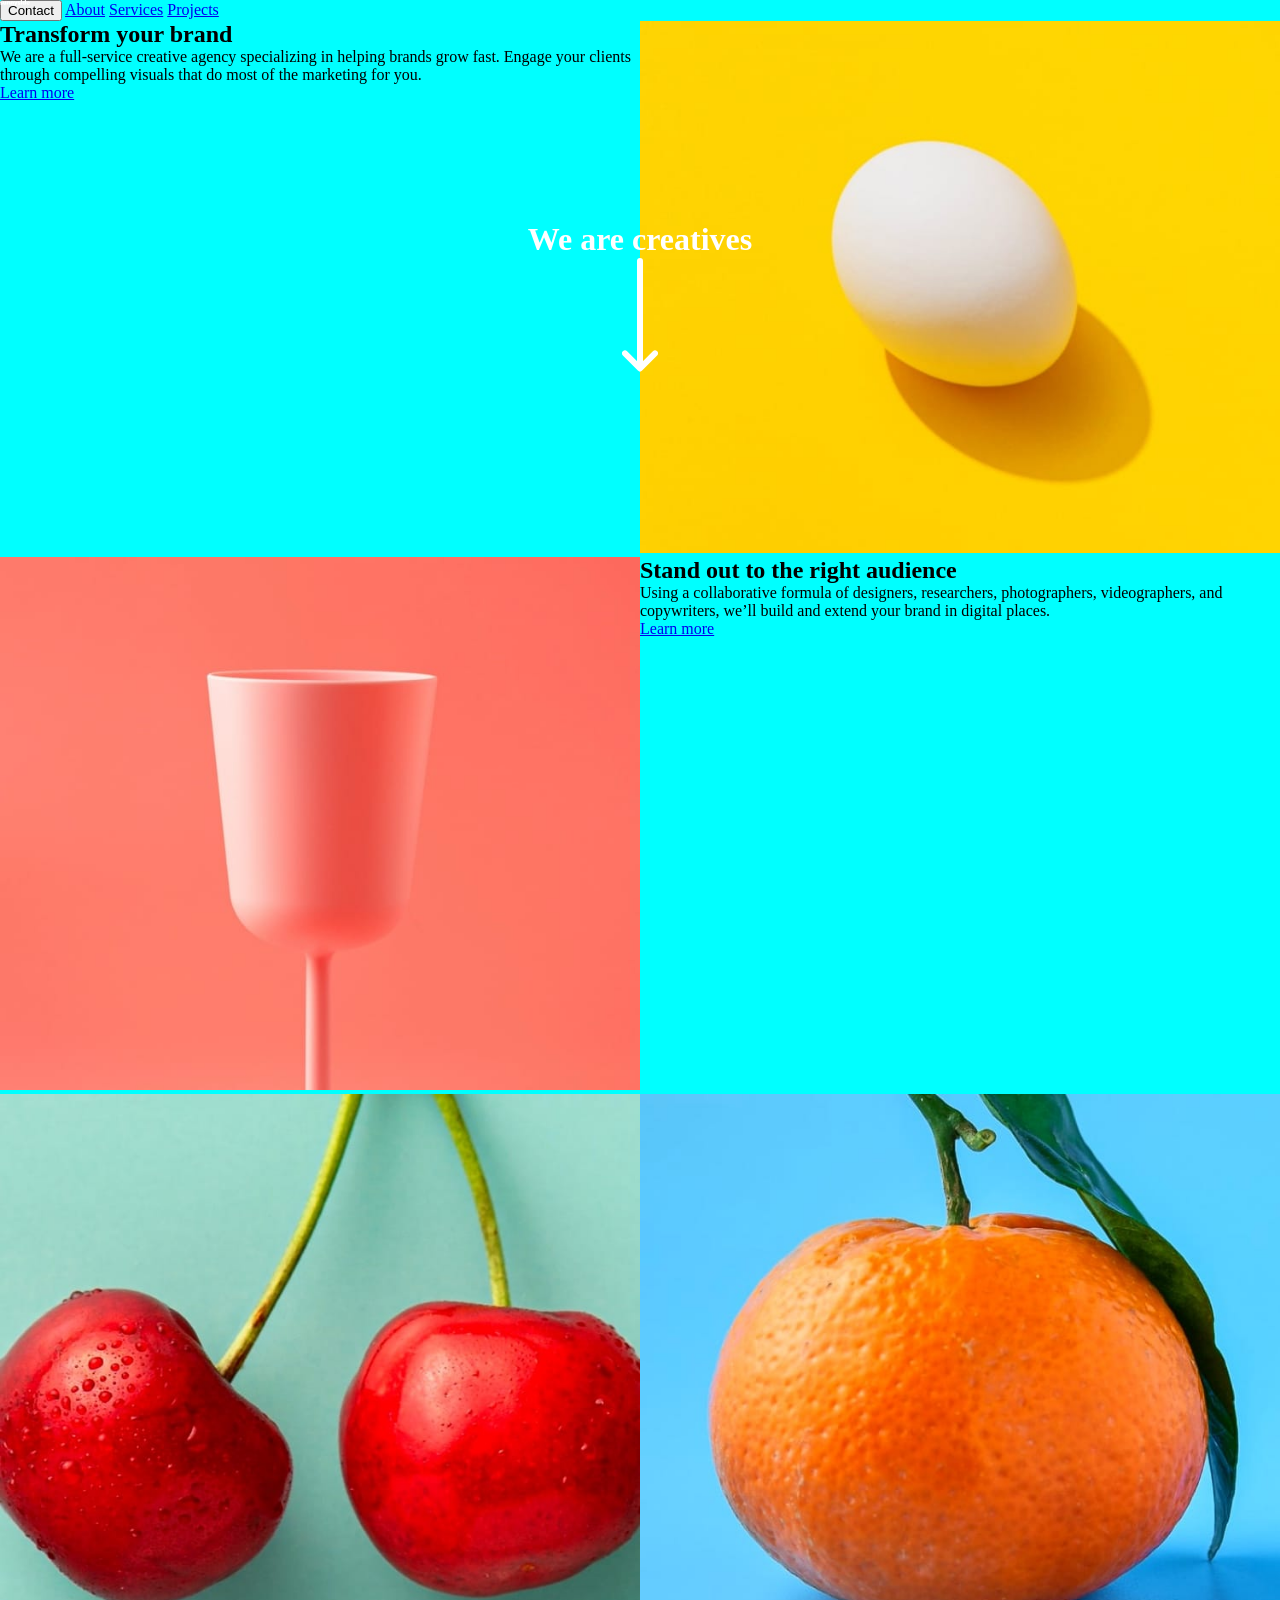
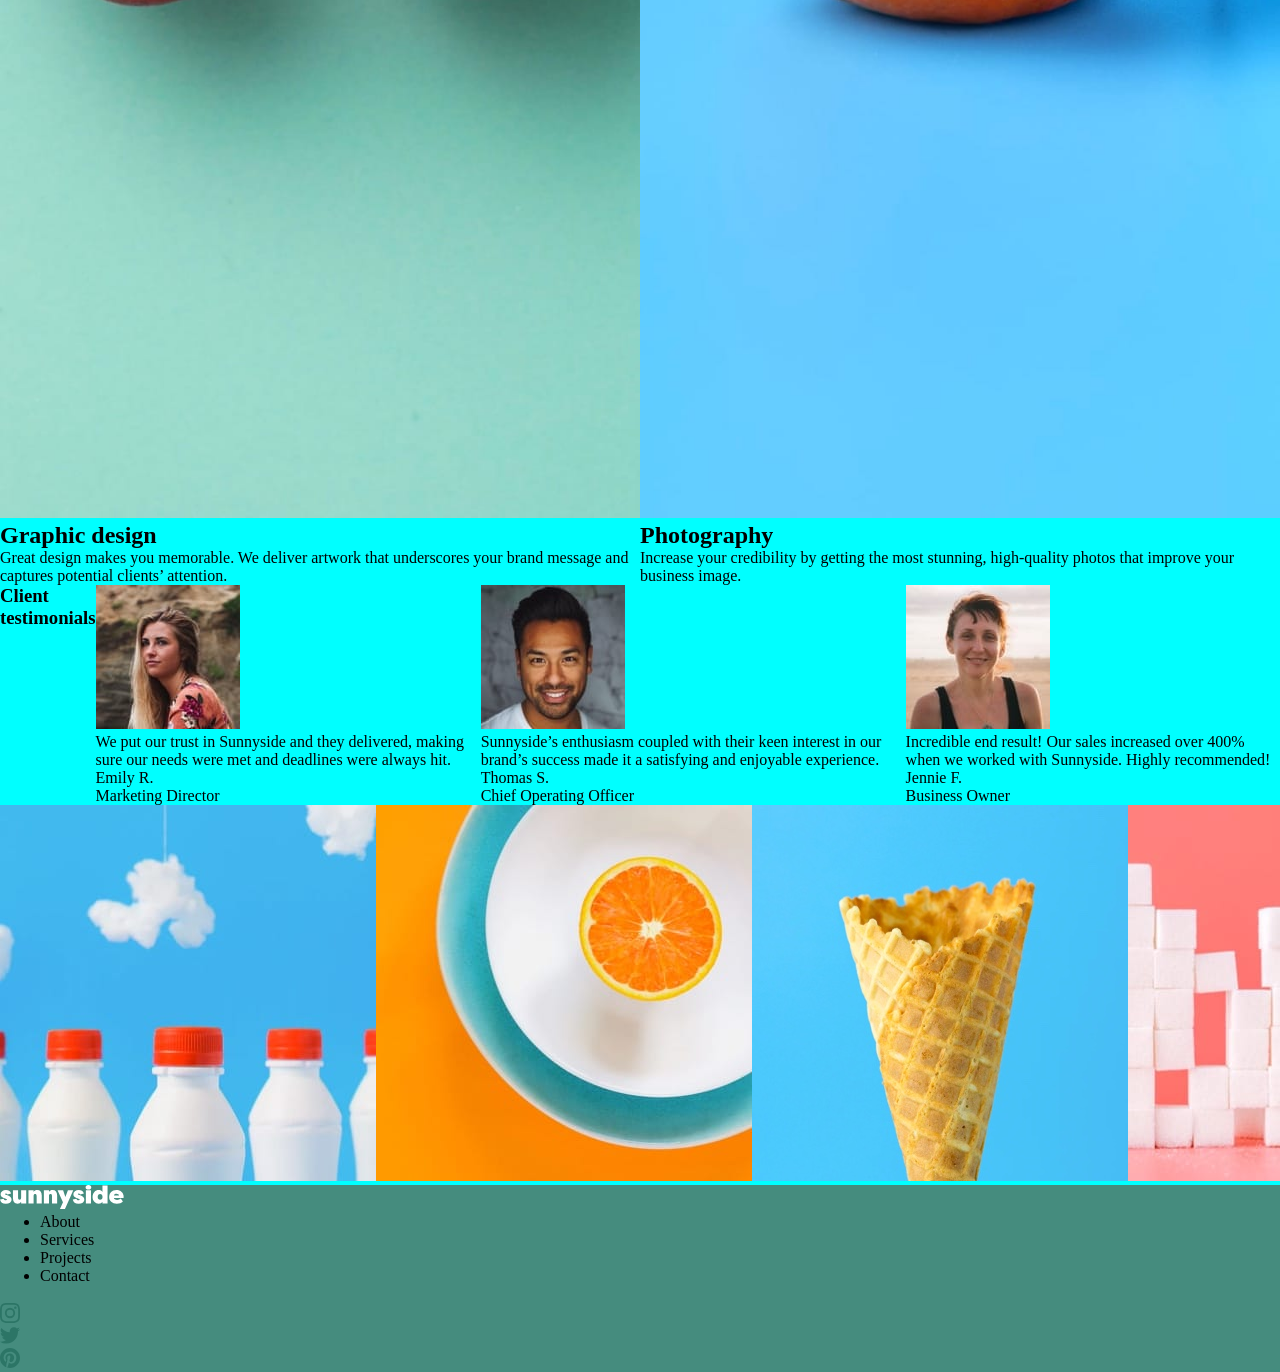
==== commit 6056ee75: "commit" ====
--- a/index.html
+++ b/index.html
@@ -14,8 +14,6 @@
 
 <body>
 
-
-<div class="wrapper">
   <header>
     <div class="logo-img">
       <img src="./images/logo.svg" alt="">
@@ -23,162 +21,166 @@
   
 
   <div class="navbar">
-    <img src="./images/icon-hamburger.svg" alt="">
-    <div class="one"></div>
-    <div class="two"></div>
-    <div class="three"></div>
-  </div>
+    <button>Contact</button>
+    
+   <a href="#">About</a>
+   <a href="#">Services</a>
+   <a href="#">Projects</a>
+  </div> 
 
-</header>
+ </header> 
 
-  <main>
-
-    <div class="box grid-content">
-
-    <div class="box box1">
-      <div class="text">
-        <h1>We are creatives</h1>
+    
+    <div class="img-container">
+      <div class="inner-container">
+         <h1>We are creatives</h1>
         <img src="./images/icon-arrow-down.svg" alt="">
-      </div>
-      <img src="./images/mobile/image-header.jpg" alt="">
-      
-    </div>
-
-    <div class="box box2">
-      <img src="./images/mobile/image-transform.jpg" alt="">
-    </div>
-
-    <div class="box box3">
-      <h2>Transform your brand</h2>
-      <p> We are a full-service creative agency specializing in helping brands grow fast. 
-        Engage your clients through compelling visuals that do most of the marketing for you.</p>
-      <a href="#">Learn more</a>
-    </div>
-
-    <div class="box box4">
-      <img src="./images/mobile/image-stand-out.jpg" alt="">
-    </div>
-
-    <div class="box box5">
-      <div class="text1">
-        <h2>Stand out to the right audience</h2>
-        <p>Using a collaborative formula of designers, researchers, photographers, videographers, and copywriters, we’ll build and extend your brand in digital places. </p>
-        <a href="#">Learn more</a>
-      </div>
-
-    </div>
-
-    <div class="box box6">
-      <img src="./images/mobile/image-graphic-design.jpg" alt="">
-      <div class="text1">
-        <h2>Graphic design</h2>
-        <p>Great design makes you memorable. We deliver artwork that underscores your brand message and captures potential clients’ attention.</p>
       </div>
     </div>
 
-    <div class="box box7">
-      <img src="./images/mobile/image-photography.jpg" alt="">
+    <main> 
 
-      <div class="text1">
-        <h2>Photography</h2>
-        <p>Increase your credibility by getting the most stunning, high-quality photos that improve your business image.</p>
+    
+    
+        <div class="box grid-content">
+    
+        <div class="box box1">
+          <img src="./images/mobile/image-transform.jpg" alt="">
+        </div>
+    
+        <div class="box box2">
+          <h2>Transform your brand</h2>
+          <p> We are a full-service creative agency specializing in helping brands grow fast. 
+            Engage your clients through compelling visuals that do most of the marketing for you.</p>
+          <a href="#">Learn more</a>
+        </div>
+    
+        <div class="box box3">
+          <img src="./images/mobile/image-stand-out.jpg" alt="">
+        </div>
+    
+        <div class="box box4">
+          <div class="text1">
+            <h2>Stand out to the right audience</h2>
+            <p>Using a collaborative formula of designers, researchers, photographers, videographers, and copywriters, we’ll build and extend your brand in digital places. </p>
+            <a href="#">Learn more</a>
+          </div>
+    
+        </div>
+    
+        <div class="box box5">
+          <img src="./images/mobile/image-graphic-design.jpg" alt="">
+          <div class="text1">
+            <h2>Graphic design</h2>
+            <p>Great design makes you memorable. We deliver artwork that underscores your brand message and captures potential clients’ attention.</p>
+          </div>
+        </div>
+    
+        <div class="box box6">
+          <img src="./images/mobile/image-photography.jpg" alt="">
+    
+          <div class="text1">
+            <h2>Photography</h2>
+            <p>Increase your credibility by getting the most stunning, high-quality photos that improve your business image.</p>
+          </div>
+        </div>
+    
+    
       </div>
-    </div>
+    </main>
+    
+    
+      <div class="testimonial-flex">
+        <h3>Client testimonials</h3>
+        <div class="testimonial test1">
+          
+          <img src="./images/image-emily.jpg" alt="">
+          <p>We put our trust in Sunnyside and they delivered, making sure our needs were met and deadlines were always hit.</p>
+          <div class="info">
+            <p>Emily R.</p>
+            <p>Marketing Director</p>
+          </div>
+    
+        </div>
+    
+    
+        <div class="testimonial test2">
+          <img src="./images/image-thomas.jpg" alt="">
+          <p>Sunnyside’s enthusiasm coupled with their keen interest in our brand’s success made it a satisfying and enjoyable experience.</p>
+          <div class="info">
+            <p>Thomas S.</p>
+            <p> Chief Operating Officer</p>
+          </div>
+        </div>
+    
+        <div class="testimonial test3">
+          <img src="./images/image-jennie.jpg" alt="">
+          <p>Incredible end result! Our sales increased over 400% when we worked with Sunnyside. Highly recommended!</p>
+          <div class="info">
+            <p>Jennie F.</p>
+            <p>Business Owner</p>
+          </div>
+        </div> 
+    
+    
+    
+      </div>
+    
+      <div class="galery-grid">
+    
+        <div class="imagen imagen1">
+          <img src="./images/mobile/image-gallery-milkbottles.jpg" alt="">
+        </div>
+    
+        <div class="imagen imagen2">
+          <img src="./images/mobile/image-gallery-orange.jpg" alt="">
+        </div>
+    
+        <div class="imagen imagen3">
+          <img src="./images/mobile/image-gallery-cone.jpg" alt="">
+        </div>
+    
+        <div class="imagen imagen4">
+          <img src="./images/mobile/image-gallery-sugar-cubes.jpg" alt="">
+        </div>
+    
+      </div>
+    
+    
+      <footer>
+        <div class="footer-grid">
+          <div class="logo">
+            <img src="./images/logo.svg" alt="">
+          </div>
+          <ul>
+            <li>About</li>
+            <li>Services</li>
+            <li>Projects</li>
+            <li>Contact</li>
+          </ul>
+    
+          <div class="social">
+            <div class="logosocial">
+              <img src="./images/icon-facebook.svg" alt="">
+            </div>
+            <div class="logosocial">
+              <img src="./images/icon-instagram.svg" alt="">
+            </div>
+            <div class="logosocial">
+              <img src="./images/icon-twitter.svg" alt="">
+            </div>
+            <div class="logosocial">
+              <img src="./images/icon-pinterest.svg" alt="">
+            </div>
+          </div>
+        </div>
+    
+      </footer> 
+      
+      
+    
 
-
-  </div>
-</main>
-
-
-  <div class="testimonial-grid">
-    
-    <div class="testimonial test1">
-      <h3>Client testimonials</h3>
-      <img src="./images/image-emily.jpg" alt="">
-      <p>We put our trust in Sunnyside and they delivered, making sure our needs were met and deadlines were always hit.</p>
-      <div class="info">
-        <p>Emily R.</p>
-        <p>Marketing Director</p>
-      </div>
-
-    </div>
-
-
-    <div class="testimonial test2">
-      <img src="./images/image-thomas.jpg" alt="">
-      <p>Sunnyside’s enthusiasm coupled with their keen interest in our brand’s success made it a satisfying and enjoyable experience.</p>
-      <div class="info">
-        <p>Thomas S.</p>
-        <p> Chief Operating Officer</p>
-      </div>
-    </div>
-
-    <div class="testimonial test3">
-      <img src="./images/image-jennie.jpg" alt="">
-      <p>Incredible end result! Our sales increased over 400% when we worked with Sunnyside. Highly recommended!</p>
-      <div class="info">
-        <p>Jennie F.</p>
-        <p>Business Owner</p>
-      </div>
-    </div> 
-
-
-
-  </div>
-
-  <div class="galery-grid">
-
-    <div class="imagen imagen1">
-      <img src="./images/mobile/image-gallery-milkbottles.jpg" alt="">
-    </div>
-
-    <div class="imagen imagen2">
-      <img src="./images/mobile/image-gallery-orange.jpg" alt="">
-    </div>
-
-    <div class="imagen imagen3">
-      <img src="./images/mobile/image-gallery-cone.jpg" alt="">
-    </div>
-
-    <div class="imagen imagen4">
-      <img src="./images/mobile/image-gallery-sugar-cubes.jpg" alt="">
-    </div>
-
-  </div>
-
-
-  <footer>
-    <div class="footer-grid">
-      <div class="logo">
-        <img src="./images/logo.svg" alt="">
-      </div>
-      <ul>
-        <li>About</li>
-        <li>Services</li>
-        <li>Projects</li>
-        <li>Contact</li>
-      </ul>
-
-      <div class="social">
-        <div class="logosocial">
-          <img src="./images/icon-facebook.svg" alt="">
-        </div>
-        <div class="logosocial">
-          <img src="./images/icon-instagram.svg" alt="">
-        </div>
-        <div class="logosocial">
-          <img src="./images/icon-twitter.svg" alt="">
-        </div>
-        <div class="logosocial">
-          <img src="./images/icon-pinterest.svg" alt="">
-        </div>
-      </div>
-    </div>
-
-  </footer>
-  
-  
-</div>
+   
 </body>
 
 </html>
--- a/style.css
+++ b/style.css
@@ -1,6 +1,6 @@
 *{
     margin: 0;
-    padding: 0;
+    
 }
 :root{
     --Softred: hsl(7, 99%, 70%);
@@ -16,9 +16,91 @@
     
 }
 
-.body{
-    /* background-color: var(--White); */
-    background-color: aqua;
-    min-height: 100vh;
+body{
+   min-height: 100vh;
+   
+   background-color: aqua;
+} 
+
+.logo-img img{
+    width: 30px;
+    position: absolute;
+}
+.img-container{
+    background-image: url(./images/desktop/image-header.jpg);
+    height: 70%;
+    height: 100%;
+    background-position: center;
+    background-repeat: no-repeat;
+    background-size: cover;
+    position: relative;
 }
 
+.inner-container{
+    text-align: center;
+    position: absolute;
+    width: 100%;
+    color: var(--White);
+    height: auto;
+    margin-top: 200px;
+}
+
+.box img{
+    width: 100%;
+}
+
+
+
+.grid-content{
+    display: grid;
+    grid-template-columns: 1fr 1fr;
+    grid-template-areas: 
+    "one two"
+    "three four"
+    "five six";
+}
+
+.box1{
+    grid-area: two;
+}
+
+.box2{
+    grid-area: one;
+}
+
+.box3{
+    grid-area: three;
+}
+
+.box4{
+    grid-area: four;
+}
+
+.box5{
+    grid-area: five;
+}
+
+.box6{
+    grid-area: six;
+}
+
+
+
+.testimonial-flex{
+    display: flex;
+}
+
+
+
+
+.galery-grid{
+    display: grid;
+    grid-template-columns: repeat(4,1fr);
+    grid-template-rows: 1fr;
+}
+
+
+footer{
+    background-color: var(--Darkmoderatecyanfooter);
+    width: 100%;
+} 
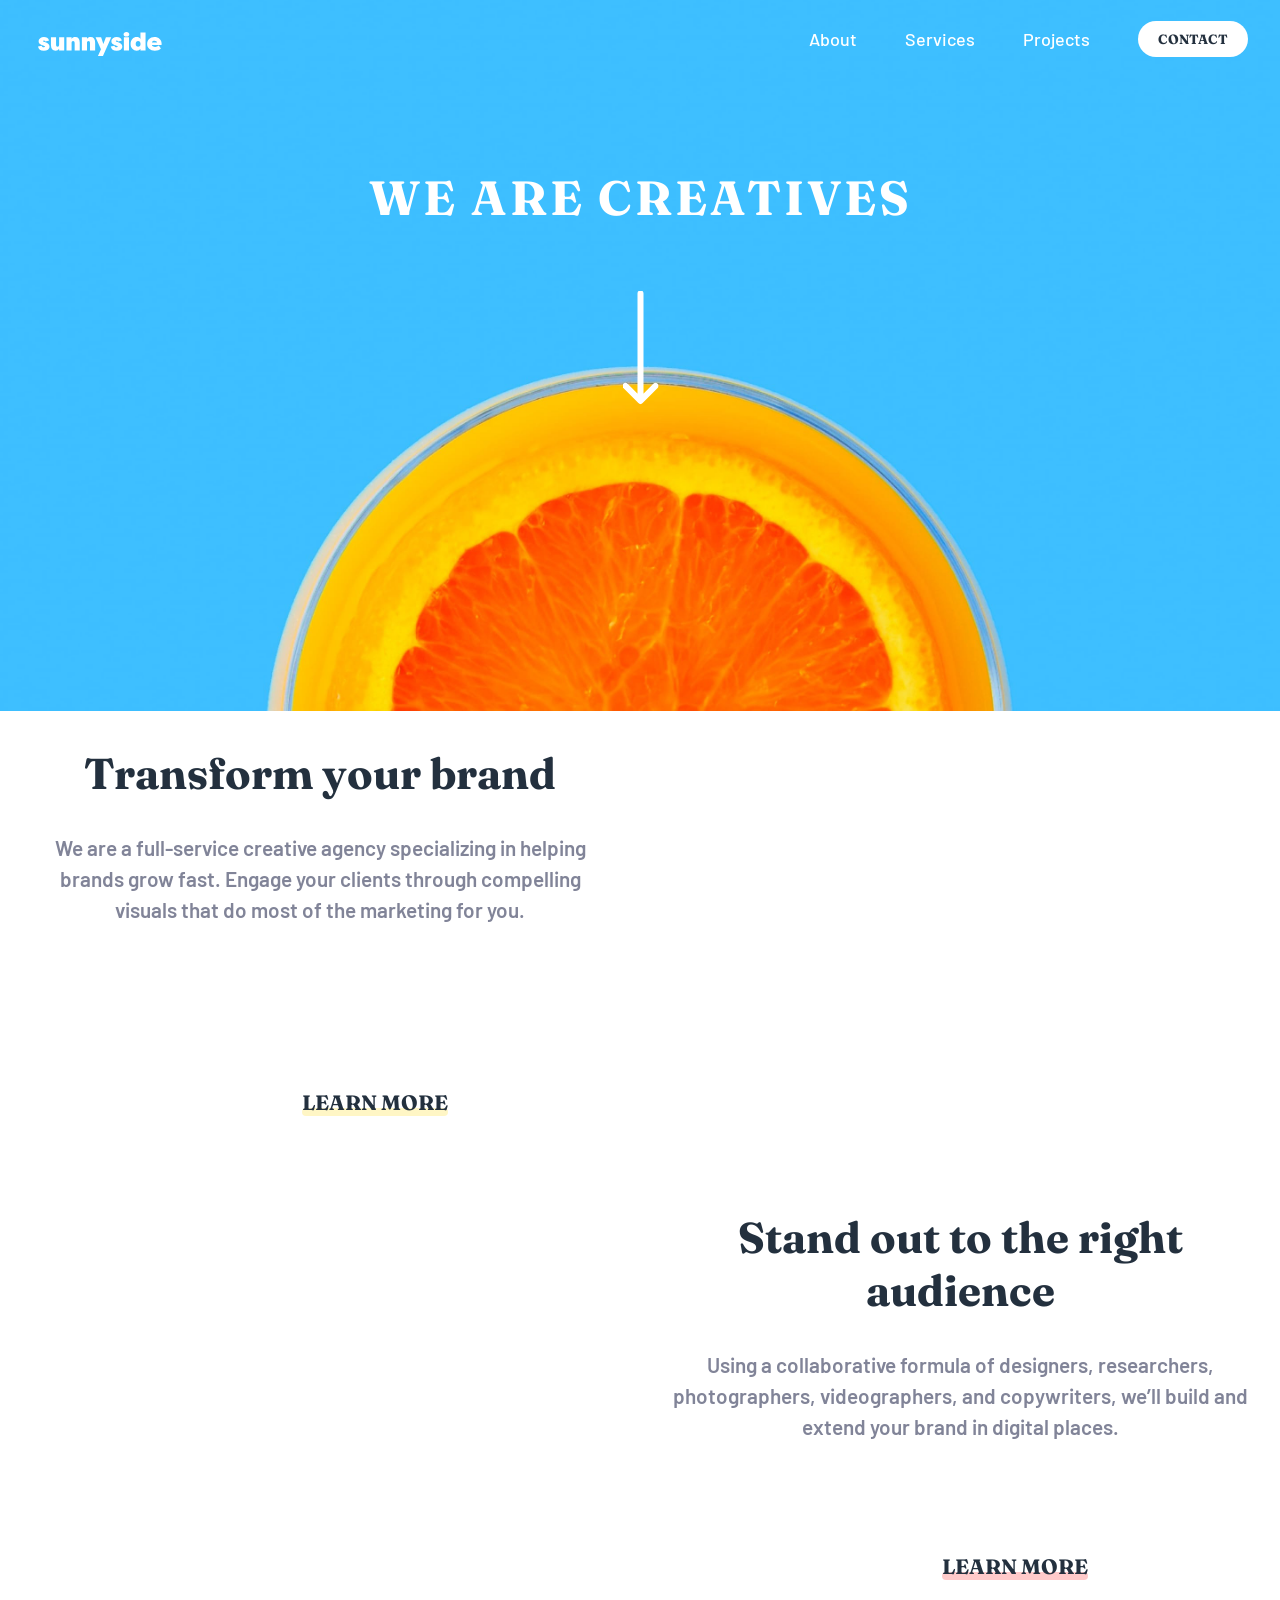
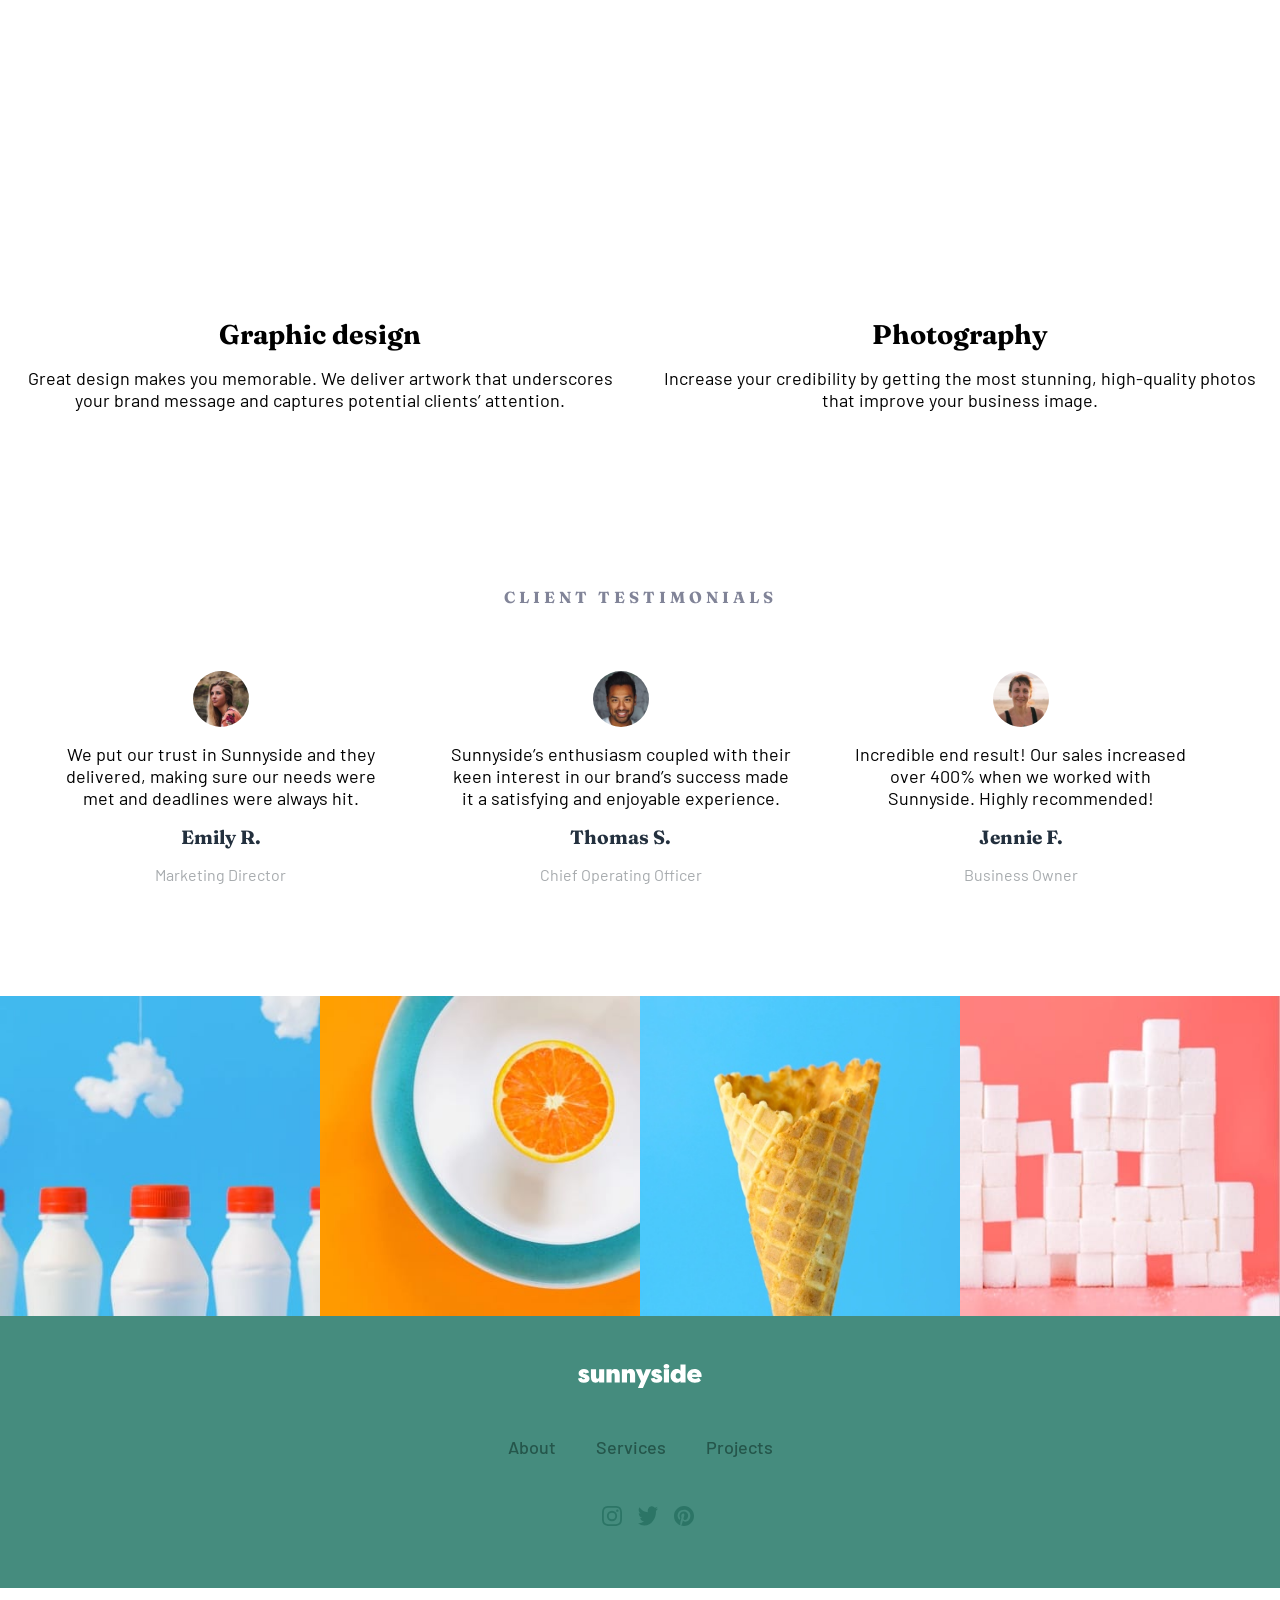
==== commit 5198a56c: "first commit" ====
--- a/index.html
+++ b/index.html
@@ -1,186 +1,230 @@
 <!DOCTYPE html>
 <html lang="en">
-<head>
-  <meta charset="UTF-8">
-  <meta name="viewport" content="width=device-width, initial-scale=1.0"> <!-- displays site properly based on user's device -->
-  <link rel="preconnect" href="https://fonts.googleapis.com">
-  <link rel="preconnect" href="https://fonts.gstatic.com" crossorigin>
-  <link href="https://fonts.googleapis.com/css2?family=Barlow:wght@600&family=Fraunces:wght@700;900&display=swap" rel="stylesheet">
-  <link rel="stylesheet" href="style.css"> 
-  <title>Frontend Mentor | Sunnyside agency landing page</title>
-
-</head>
-
-
-<body>
-
-  <header>
-    <div class="logo-img">
-      <img src="./images/logo.svg" alt="">
-    </div>
-  
-
-  <div class="navbar">
-    <button>Contact</button>
-    
-   <a href="#">About</a>
-   <a href="#">Services</a>
-   <a href="#">Projects</a>
-  </div> 
-
- </header> 
-
-    
-    <div class="img-container">
-      <div class="inner-container">
-         <h1>We are creatives</h1>
-        <img src="./images/icon-arrow-down.svg" alt="">
-      </div>
-    </div>
-
-    <main> 
-
-    
-    
-        <div class="box grid-content">
-    
-        <div class="box box1">
-          <img src="./images/mobile/image-transform.jpg" alt="">
+  <head>
+    <meta charset="UTF-8" />
+    <meta name="viewport" content="width=device-width, initial-scale=1.0" />
+    <link rel="stylesheet" href="style.css" />
+    <link rel="preconnect" href="https://fonts.googleapis.com" />
+    <link rel="preconnect" href="https://fonts.gstatic.com" crossorigin />
+    <link
+      href="https://fonts.googleapis.com/css2?family=Barlow:ital,wght@0,100;0,200;0,300;0,400;0,500;0,600;0,700;0,800;0,900;1,100;1,200;1,300;1,400;1,500;1,600;1,700;1,800;1,900&family=Fraunces:ital,opsz,wght@0,9..144,100..900;1,9..144,100..900&display=swap"
+      rel="stylesheet"
+    />
+    <title>Frontend Mentor | Sunnyside agency landing page</title>
+  </head>
+  <body>
+    <header>
+      <div class="nav-container">
+        <img src="./images/logo.svg" alt="" class="logo" />
+        <a href="#" class="nav-btn">
+          <img src="./images/icon-hamburger.svg" alt="" />
+        </a>
+      </div>
+      <picture>
+        <source
+          media="(min-width:650px)"
+          srcset="./images/desktop/image-header.jpg"
+        />
+        <source
+          media="(min-width:465px)"
+          srcset="./images/mobile/image-header.jpg"
+        />
+        <img
+          src="images/mobile/image-header.jpg"
+          alt="header"
+          class="hero-img"
+        />
+      </picture>
+      <div class="header-title">
+        <h1>We are creatives</h1>
+        <img src="./images/icon-arrow-down.svg" alt="" />
+      </div>
+      <nav class="nav-bar">
+        <ul class="nav-links">
+          <li class="links"><a href="#">About</a></li>
+          <li class="links"><a href="#">Services</a></li>
+          <li class="links"><a href="#">Projects</a></li>
+          <li class="links btn-style"><button>Contact</button></li>
+        </ul>
+      </nav>
+    </header>
+    <main class="flex-gallery">
+      <div class="gallery-items">
+        <picture>
+          <source
+            media="(min-width:650px)"
+            srcset="./images/desktop/image-transform.jpg"
+          />
+          <source
+            media="(min-width:465px)"
+            srcset="./images/desktop/image-transform.jpg"
+          />
+          <img src="images/mobile/image-transform.jpg" alt="header" />
+        </picture>
+      </div>
+      <div class="gallery-items text-s one">
+        <h2>Transform your brand</h2>
+        <p>
+          We are a full-service creative agency specializing in helping brands
+          grow fast. Engage your clients through compelling visuals that do most
+          of the marketing for you.
+        </p>
+        <button class="btn-accent1">Learn more</button>
+      </div>
+      <div class="gallery-items">
+        <picture>
+          <source
+            media="(min-width:650px)"
+            srcset="./images/desktop/image-stand-out.jpg"
+          />
+          <source
+            media="(min-width:465px)"
+            srcset="./images/desktop/image-stand-out.jpg"
+          />
+          <img src="images/mobile/image-stand-out.jpg" alt="header" />
+        </picture>
+      </div>
+      <div class="gallery-items text-s">
+        <h2>Stand out to the right audience</h2>
+        <p>
+          Using a collaborative formula of designers, researchers,
+          photographers, videographers, and copywriters, we’ll build and extend
+          your brand in digital places.
+        </p>
+        <button class="btn-accent2">Learn more</button>
+      </div>
+      <div class="gallery-items text-show">
+        <picture>
+          <source
+            media="(min-width:650px)"
+            srcset="./images/desktop/image-graphic-design.jpg"
+          />
+          <source
+            media="(min-width:465px)"
+            srcset="./images/desktop/image-graphic-design.jpg"
+          />
+          <img src="images/mobile/image-graphic-design.jpg" alt="header" />
+        </picture>
+        <div class="text-item">
+          <h2>Graphic design</h2>
+          <p class="text-img-description">
+            Great design makes you memorable. We deliver artwork that
+            underscores your brand message and captures potential clients’
+            attention.
+          </p>
         </div>
-    
-        <div class="box box2">
-          <h2>Transform your brand</h2>
-          <p> We are a full-service creative agency specializing in helping brands grow fast. 
-            Engage your clients through compelling visuals that do most of the marketing for you.</p>
-          <a href="#">Learn more</a>
+      </div>
+      <div class="gallery-items text-show">
+        <picture>
+          <source
+            media="(min-width:650px)"
+            srcset="./images/desktop/image-photography.jpg"
+          />
+          <source
+            media="(min-width:465px)"
+            srcset="./images/desktop/image-photography.jpg"
+          />
+          <img src="images/mobile/image-photography.jpg" alt="header" />
+        </picture>
+        <div class="text-item">
+          <h2>Photography</h2>
+          <p class="text-img-description">
+            Increase your credibility by getting the most stunning, high-quality
+            photos that improve your business image.
+          </p>
         </div>
-    
-        <div class="box box3">
-          <img src="./images/mobile/image-stand-out.jpg" alt="">
-        </div>
-    
-        <div class="box box4">
-          <div class="text1">
-            <h2>Stand out to the right audience</h2>
-            <p>Using a collaborative formula of designers, researchers, photographers, videographers, and copywriters, we’ll build and extend your brand in digital places. </p>
-            <a href="#">Learn more</a>
-          </div>
-    
-        </div>
-    
-        <div class="box box5">
-          <img src="./images/mobile/image-graphic-design.jpg" alt="">
-          <div class="text1">
-            <h2>Graphic design</h2>
-            <p>Great design makes you memorable. We deliver artwork that underscores your brand message and captures potential clients’ attention.</p>
-          </div>
-        </div>
-    
-        <div class="box box6">
-          <img src="./images/mobile/image-photography.jpg" alt="">
-    
-          <div class="text1">
-            <h2>Photography</h2>
-            <p>Increase your credibility by getting the most stunning, high-quality photos that improve your business image.</p>
-          </div>
-        </div>
-    
-    
       </div>
     </main>
-    
-    
-      <div class="testimonial-flex">
-        <h3>Client testimonials</h3>
-        <div class="testimonial test1">
-          
-          <img src="./images/image-emily.jpg" alt="">
-          <p>We put our trust in Sunnyside and they delivered, making sure our needs were met and deadlines were always hit.</p>
-          <div class="info">
-            <p>Emily R.</p>
-            <p>Marketing Director</p>
-          </div>
-    
-        </div>
-    
-    
-        <div class="testimonial test2">
-          <img src="./images/image-thomas.jpg" alt="">
-          <p>Sunnyside’s enthusiasm coupled with their keen interest in our brand’s success made it a satisfying and enjoyable experience.</p>
-          <div class="info">
-            <p>Thomas S.</p>
-            <p> Chief Operating Officer</p>
-          </div>
-        </div>
-    
-        <div class="testimonial test3">
-          <img src="./images/image-jennie.jpg" alt="">
-          <p>Incredible end result! Our sales increased over 400% when we worked with Sunnyside. Highly recommended!</p>
-          <div class="info">
-            <p>Jennie F.</p>
-            <p>Business Owner</p>
-          </div>
-        </div> 
-    
-    
-    
-      </div>
-    
-      <div class="galery-grid">
-    
-        <div class="imagen imagen1">
-          <img src="./images/mobile/image-gallery-milkbottles.jpg" alt="">
-        </div>
-    
-        <div class="imagen imagen2">
-          <img src="./images/mobile/image-gallery-orange.jpg" alt="">
-        </div>
-    
-        <div class="imagen imagen3">
-          <img src="./images/mobile/image-gallery-cone.jpg" alt="">
-        </div>
-    
-        <div class="imagen imagen4">
-          <img src="./images/mobile/image-gallery-sugar-cubes.jpg" alt="">
-        </div>
-    
-      </div>
-    
-    
-      <footer>
-        <div class="footer-grid">
-          <div class="logo">
-            <img src="./images/logo.svg" alt="">
-          </div>
-          <ul>
-            <li>About</li>
-            <li>Services</li>
-            <li>Projects</li>
-            <li>Contact</li>
-          </ul>
-    
-          <div class="social">
-            <div class="logosocial">
-              <img src="./images/icon-facebook.svg" alt="">
-            </div>
-            <div class="logosocial">
-              <img src="./images/icon-instagram.svg" alt="">
-            </div>
-            <div class="logosocial">
-              <img src="./images/icon-twitter.svg" alt="">
-            </div>
-            <div class="logosocial">
-              <img src="./images/icon-pinterest.svg" alt="">
-            </div>
-          </div>
-        </div>
-    
-      </footer> 
-      
-      
-    
-
-   
-</body>
-
-</html>+    <section class="testimonials">
+      <h3>Client testimonials</h3>
+      <div class="person-testimonial">
+        <img src="./images/image-emily.jpg" alt="" />
+        <p class="person-testimonial-text">
+          We put our trust in Sunnyside and they delivered, making sure our
+          needs were met and deadlines were always hit.
+        </p>
+        <p class="name">Emily R.</p>
+        <p class="profession">Marketing Director</p>
+      </div>
+      <div class="person-testimonial">
+        <img src="./images/image-thomas.jpg" alt="" />
+        <p class="person-testimonial-text">
+          Sunnyside’s enthusiasm coupled with their keen interest in our brand’s
+          success made it a satisfying and enjoyable experience.
+        </p>
+        <p class="name">Thomas S.</p>
+        <p class="profession">Chief Operating Officer</p>
+      </div>
+      <div class="person-testimonial">
+        <img src="./images/image-jennie.jpg" alt="" />
+        <p class="person-testimonial-text">
+          Incredible end result! Our sales increased over 400% when we worked
+          with Sunnyside. Highly recommended!
+        </p>
+        <p class="name">Jennie F.</p>
+        <p class="profession">Business Owner</p>
+      </div>
+    </section>
+    <section class="img-gallery">
+      <picture>
+        <source
+          media="(min-width:650px)"
+          srcset="./images/mobile/image-gallery-milkbottles.jpg"
+        />
+        <source
+          media="(min-width:465px)"
+          srcset="./images/desktop/image-gallery-milkbottles.jpg"
+        />
+        <img src="./images/mobile/image-gallery-milkbottles.jpg" alt="" />
+      </picture>
+      <picture>
+        <source
+          media="(min-width:650px)"
+          srcset="./images/mobile/image-gallery-orange.jpg"
+        />
+        <source
+          media="(min-width:465px)"
+          srcset="./images/desktop/image-gallery-orange.jpg"
+        />
+        <img src="./images/mobile/image-gallery-orange.jpg" alt="" />
+      </picture>
+      <picture>
+        <source
+          media="(min-width:650px)"
+          srcset="./images/mobile/image-gallery-cone.jpg"
+        />
+        <source
+          media="(min-width:465px)"
+          srcset="./images/desktop/image-gallery-cone.jpg"
+        />
+        <img src="./images/mobile/image-gallery-cone.jpg" alt="" />
+      </picture>
+      <picture>
+        <source
+          media="(min-width:650px)"
+          srcset="./images/mobile/image-gallery-sugar-cubes.jpg"
+        />
+        <source
+          media="(min-width:465px)"
+          srcset="./images/desktop/image-gallery-sugarcubes.jpg"
+        />
+        <img src="./images/mobile/image-gallery-sugar-cubes.jpg" alt="" />
+      </picture>
+    </section>
+    <footer>
+      <img src="./images/logo.svg" alt="" class="logo" />
+      <nav class="footer-nav">
+        <li class="footer-links"><a href="#">About</a></li>
+        <li class="footer-links"><a href="#">Services</a></li>
+        <li class="footer-links"><a href="#">Projects</a></li>
+      </nav>
+      <div class="social-icons">
+        <img src="./images/icon-facebook.svg" alt="" />
+        <img src="./images/icon-instagram.svg" alt="" />
+        <img src="./images/icon-twitter.svg" alt="" />
+        <img src="./images/icon-pinterest.svg" alt="" />
+      </div>
+    </footer>
+    <script src="nav.js"></script>
+  </body>
+</html>
--- a/style.css
+++ b/style.css
@@ -1,106 +1,338 @@
-*{
-    margin: 0;
-    
-}
-:root{
-    --Softred: hsl(7, 99%, 70%);
-    --Yellow: hsl(51, 100%, 49%);
-    --Darkdesaturatedcyangraphicdesigntext: hsl(167, 40%, 24%);
-    --Darkbluephotographytext: hsl(198, 62%, 26%);
-    --Darkmoderatecyanfooter: hsl(168, 34%, 41%);
-    --Verydarkdesaturatedblue: hsl(212, 27%, 19%);
-    --Verydarkgrayishblue: hsl(213, 9%, 39%);
-    --Darkgrayishblue: hsl(232, 10%, 55%);
-    --Grayishblue: hsl(210, 4%, 67%);
-    --White: hsl(0, 0%, 100%);
-    
-}
-
-body{
-   min-height: 100vh;
-   
-   background-color: aqua;
-} 
-
-.logo-img img{
-    width: 30px;
+* {
+  margin: 0;
+  padding: 0;
+  box-sizing: border-box;
+}
+
+:root {
+  /*  Primary  */
+  --Softred: hsl(7, 99%, 70%);
+  --Softredbtn: hsla(0, 100%, 85%, 0.699);
+  --Yellow: hsl(51, 100%, 49%);
+  --Yellowbtn: hsla(51, 100%, 79%, 0.541);
+  --Darkdesaturatedcyangraphicdesigntext: hsl(167, 40%, 24%);
+  --Darkbluephotographytext: hsl(198, 62%, 26%);
+  --Darkmoderatecyanfooter: hsl(168, 34%, 41%);
+
+  /* ### Neutral */
+  --Verydarkdesaturatedblue: hsl(212, 27%, 19%);
+  --Verydarkgrayishblue: hsl(213, 9%, 39%);
+  --Darkgrayishblue: hsl(232, 10%, 55%);
+  --Grayishblue: hsl(210, 4%, 67%);
+  --White: hsl(0, 0%, 100%);
+}
+
+body {
+  font-size: 18px;
+  min-height: 100vh;
+  font-family: 'Barlow', sans-serif;
+}
+
+.testimonials h3,
+.name,
+.text-item h2,
+button,
+.gallery-items h2,
+.header-title h1,
+nav.nav-bar .nav-links .links:last-child a {
+  font-family: 'Fraunces', serif;
+}
+
+.nav-container {
+  position: absolute;
+  display: flex;
+  width: 100%;
+  justify-content: space-between;
+  align-items: center;
+  margin: 2rem 0rem;
+  padding: 0 2.4rem;
+}
+
+header {
+  position: relative;
+}
+
+.header-title {
+  position: absolute;
+  display: flex;
+  flex-direction: column;
+  gap: 4rem;
+  align-items: center;
+  color: var(--White);
+  text-transform: uppercase;
+  letter-spacing: 3px;
+  font-size: 1.5rem;
+  text-align: center;
+  top: 27%;
+}
+
+img {
+  max-width: 100%;
+}
+
+.nav-links {
+  position: absolute;
+  display: none;
+  flex-direction: column;
+  background-color: var(--White);
+  width: 80%;
+  height: 20rem;
+  top: 16%;
+  left: 10%;
+  align-items: center;
+  justify-content: center;
+  gap: 3rem;
+}
+.nav-links li a {
+  color: var(--Verydarkgrayishblue);
+}
+
+nav.nav-bar .nav-links .links:last-child button {
+  background-color: var(--Yellow);
+  color: var(--Verydarkdesaturatedblue);
+  font-weight: 700;
+  text-transform: uppercase;
+  padding: 10px 20px;
+  border-radius: 50px;
+  border: none;
+}
+.nav-links::before {
+  content: '';
+  position: absolute;
+  top: -27px;
+  right: -13px;
+  width: 0;
+  height: 0;
+  border-left: 23px solid transparent;
+  border-right: 23px solid transparent;
+  border-bottom: 40.3px solid var(--White);
+  transform: rotate(30deg);
+}
+
+.show {
+  display: flex;
+}
+
+.flex-gallery {
+  display: flex;
+  flex-direction: column;
+}
+
+.text-show {
+  position: relative;
+}
+
+.text-s {
+  height: 29rem;
+  text-align: center;
+  padding: 2rem;
+  display: flex;
+  flex-direction: column;
+  position: relative;
+}
+
+.text-s h2 {
+  font-size: 2.7rem;
+  color: var(--Verydarkdesaturatedblue);
+  margin-bottom: 2rem;
+}
+.text-s p {
+  font-size: 1.3rem;
+  color: var(--Darkgrayishblue);
+  font-weight: 600;
+  line-height: 1.5;
+}
+
+.flex-gallery .gallery-items button {
+  position: absolute;
+  background-color: transparent;
+  border: none;
+  text-transform: uppercase;
+  color: var(--Verydarkdesaturatedblue);
+  font-weight: 700;
+  font-size: 1.3rem;
+  bottom: 0;
+  right: 30%;
+  margin-bottom: 4rem;
+}
+
+.btn-accent1::after {
+  content: '';
+  position: absolute;
+  top: 70%;
+  right: 0%;
+  width: 100%;
+  height: 0.5rem;
+  background-color: var(--Yellowbtn);
+  border-radius: 50px;
+  z-index: -1;
+}
+
+.btn-accent2::after {
+  content: ''; /* Contenido vacío para el ::after */
+  position: absolute; /* Establecer la posición absoluta para que la línea se coloque en relación al botón */
+  top: 70%; /* Posicionar la línea en el centro vertical del botón */
+  right: 0%; /* Posicionar la línea al final del botón */
+  width: 100%; /* Ancho de la línea */
+  height: 0.5rem; /* Altura de la línea */
+  background-color: var(--Softredbtn); /* Color de la línea */
+  border-radius: 50px;
+  z-index: -2;
+}
+
+.text-item {
+  position: absolute;
+  display: flex;
+  flex-direction: column;
+  gap: 1rem;
+  bottom: 5rem;
+  padding: 1rem 0.7rem;
+  text-align: center;
+}
+
+.testimonials {
+  display: flex;
+  flex-direction: column;
+  justify-content: center;
+  align-items: center;
+}
+
+.testimonials h3 {
+  margin-top: 2rem;
+  margin-bottom: 3rem;
+  letter-spacing: 4px;
+  text-transform: uppercase;
+  color: var(--Darkgrayishblue);
+  font-size: 1rem;
+}
+
+.person-testimonial {
+  display: flex;
+  flex-direction: column;
+  align-items: center;
+  gap: 1rem;
+  width: 90%;
+  text-align: center;
+  margin-bottom: 4rem;
+}
+
+.person-testimonial img {
+  width: 3.5rem;
+  border-radius: 50vh;
+}
+
+.name {
+  font-size: 1.2rem;
+  font-weight: 700;
+  color: var(--Verydarkdesaturatedblue);
+}
+
+.profession {
+  color: var(--Grayishblue);
+  font-size: 1rem;
+}
+
+.img-gallery {
+  display: grid;
+  font-size: 0;
+  grid-template-columns: repeat(2, 1fr);
+}
+
+footer {
+  background-color: var(--Darkmoderatecyanfooter);
+  display: flex;
+  flex-direction: column;
+  align-items: center;
+  height: 17rem;
+  gap: 3rem;
+  width: 100%;
+}
+
+footer .logo {
+  margin-top: 3rem;
+}
+
+.social-icons {
+  display: flex;
+  gap: 1rem;
+}
+
+.nav-links,
+.footer-links {
+  list-style-type: none;
+}
+
+li a {
+  color: var(--Darkdesaturatedcyangraphicdesigntext);
+  font-weight: 500;
+  text-decoration: none;
+}
+
+.footer-nav {
+  display: flex;
+  gap: 2.5rem;
+  justify-content: space-between;
+}
+
+@media (min-width: 650px) {
+  .flex-gallery {
+    display: grid;
+    grid-template-columns: repeat(2, 1fr);
+    grid-template-rows: repeat(3, 1fr);
+  }
+  .nav-links {
+    width: auto;
+    height: auto;
+    display: flex;
+    flex-direction: row;
+    background-color: transparent;
+    top: 1.3rem;
+    right: 0;
+    justify-content: flex-end;
+    padding-right: 2rem;
+  }
+  .nav-links li a {
+    color: var(--White);
+  }
+  nav.nav-bar .nav-links .links:last-child button {
+    background-color: var(--White);
+  }
+
+  .nav-links::before {
+    display: none;
+  }
+  .nav-btn {
+    display: none;
+  }
+
+  .header-title {
     position: absolute;
-}
-.img-container{
-    background-image: url(./images/desktop/image-header.jpg);
-    height: 70%;
-    height: 100%;
-    background-position: center;
-    background-repeat: no-repeat;
-    background-size: cover;
-    position: relative;
-}
-
-.inner-container{
-    text-align: center;
-    position: absolute;
-    width: 100%;
-    color: var(--White);
-    height: auto;
-    margin-top: 200px;
-}
-
-.box img{
-    width: 100%;
-}
-
-
-
-.grid-content{
+    top: 40%;
+    left: 50%;
+    transform: translate(-50%, -50%);
+  }
+
+  .header-title h1 {
+    font-size: 3rem;
+  }
+  .one {
+    grid-area: 1 / 1 / 2 / 2;
+  }
+
+  .testimonials {
     display: grid;
-    grid-template-columns: 1fr 1fr;
-    grid-template-areas: 
-    "one two"
-    "three four"
-    "five six";
-}
-
-.box1{
-    grid-area: two;
-}
-
-.box2{
-    grid-area: one;
-}
-
-.box3{
-    grid-area: three;
-}
-
-.box4{
-    grid-area: four;
-}
-
-.box5{
-    grid-area: five;
-}
-
-.box6{
-    grid-area: six;
-}
-
-
-
-.testimonial-flex{
+    grid-template-columns: repeat(3, 1fr);
+    grid-template-rows: repeat(2, auto);
+    padding: 3rem;
+    gap: 1rem;
+  }
+
+  .testimonials h3 {
+    grid-area: 1 / 1 / 2 / 4;
+    justify-self: center;
+  }
+
+  .img-gallery {
     display: flex;
-}
-
-
-
-
-.galery-grid{
-    display: grid;
-    grid-template-columns: repeat(4,1fr);
-    grid-template-rows: 1fr;
-}
-
-
-footer{
-    background-color: var(--Darkmoderatecyanfooter);
-    width: 100%;
-} 
+  }
+}
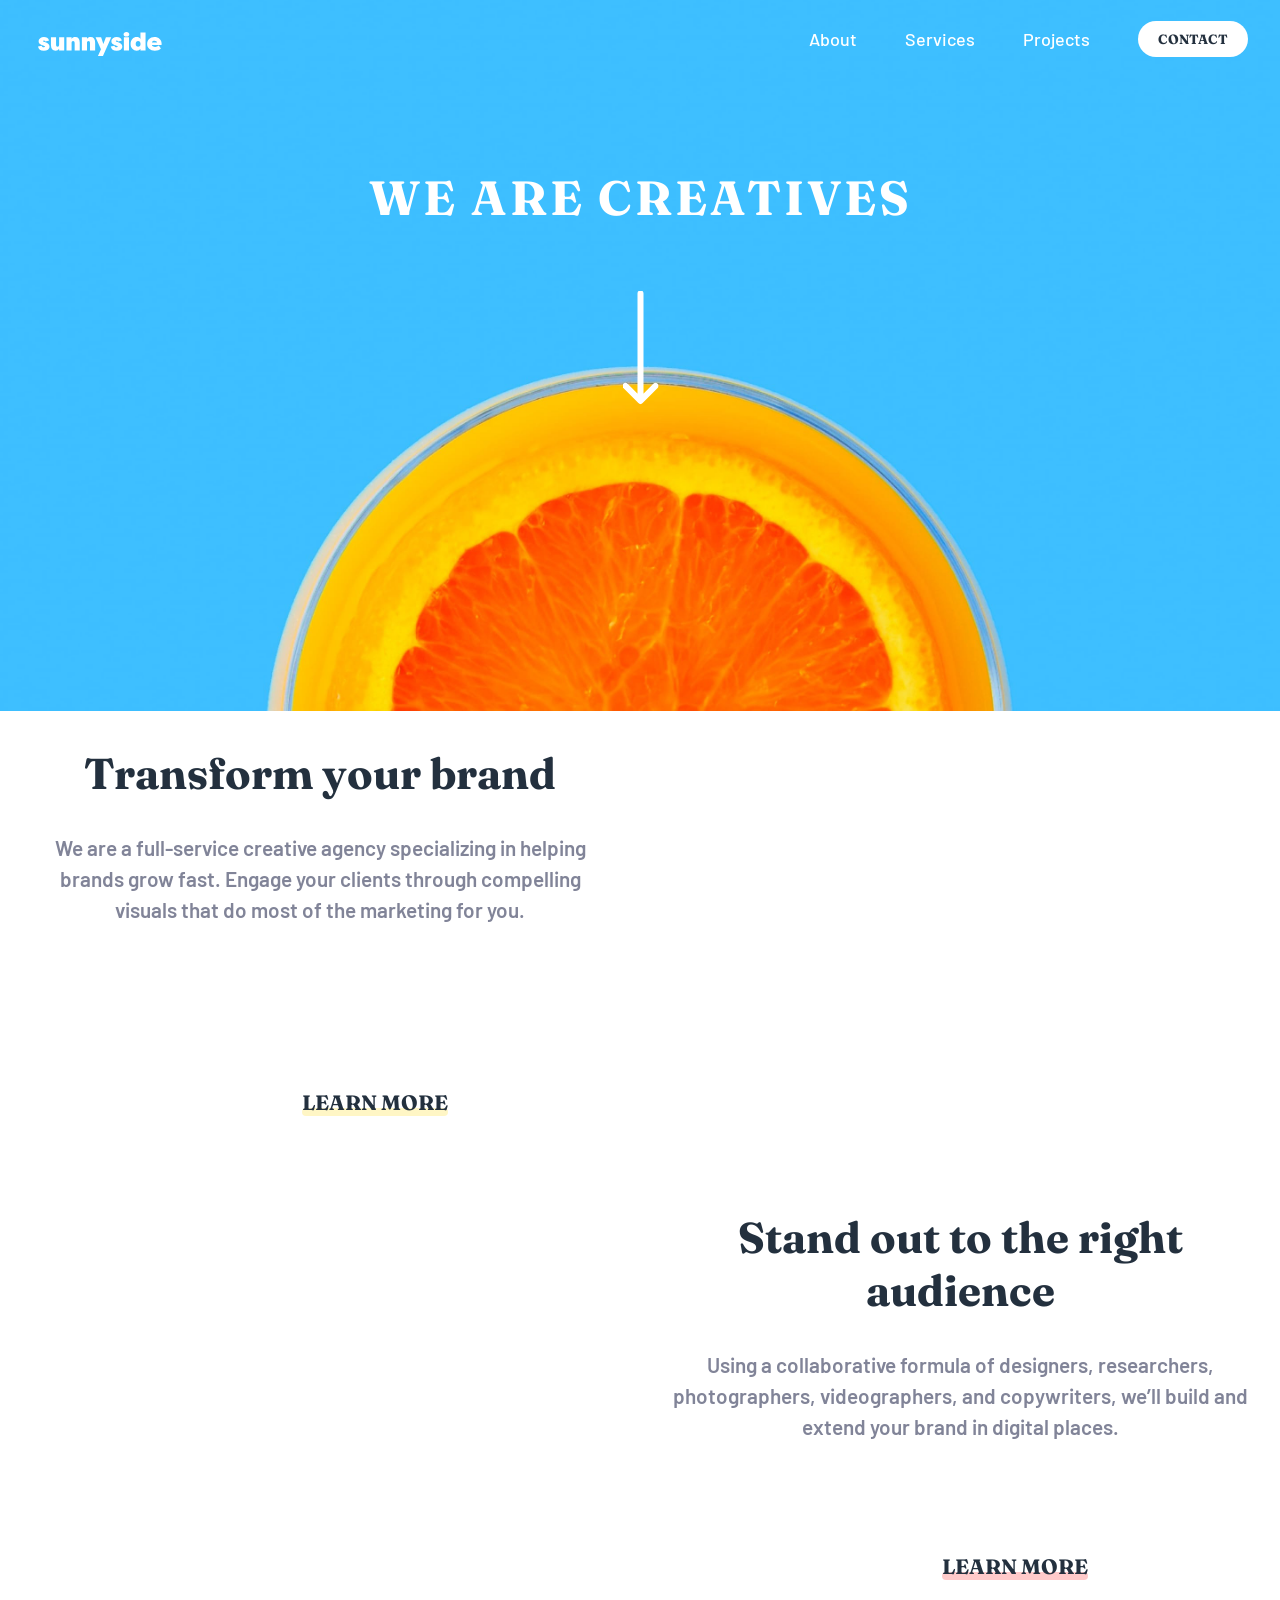
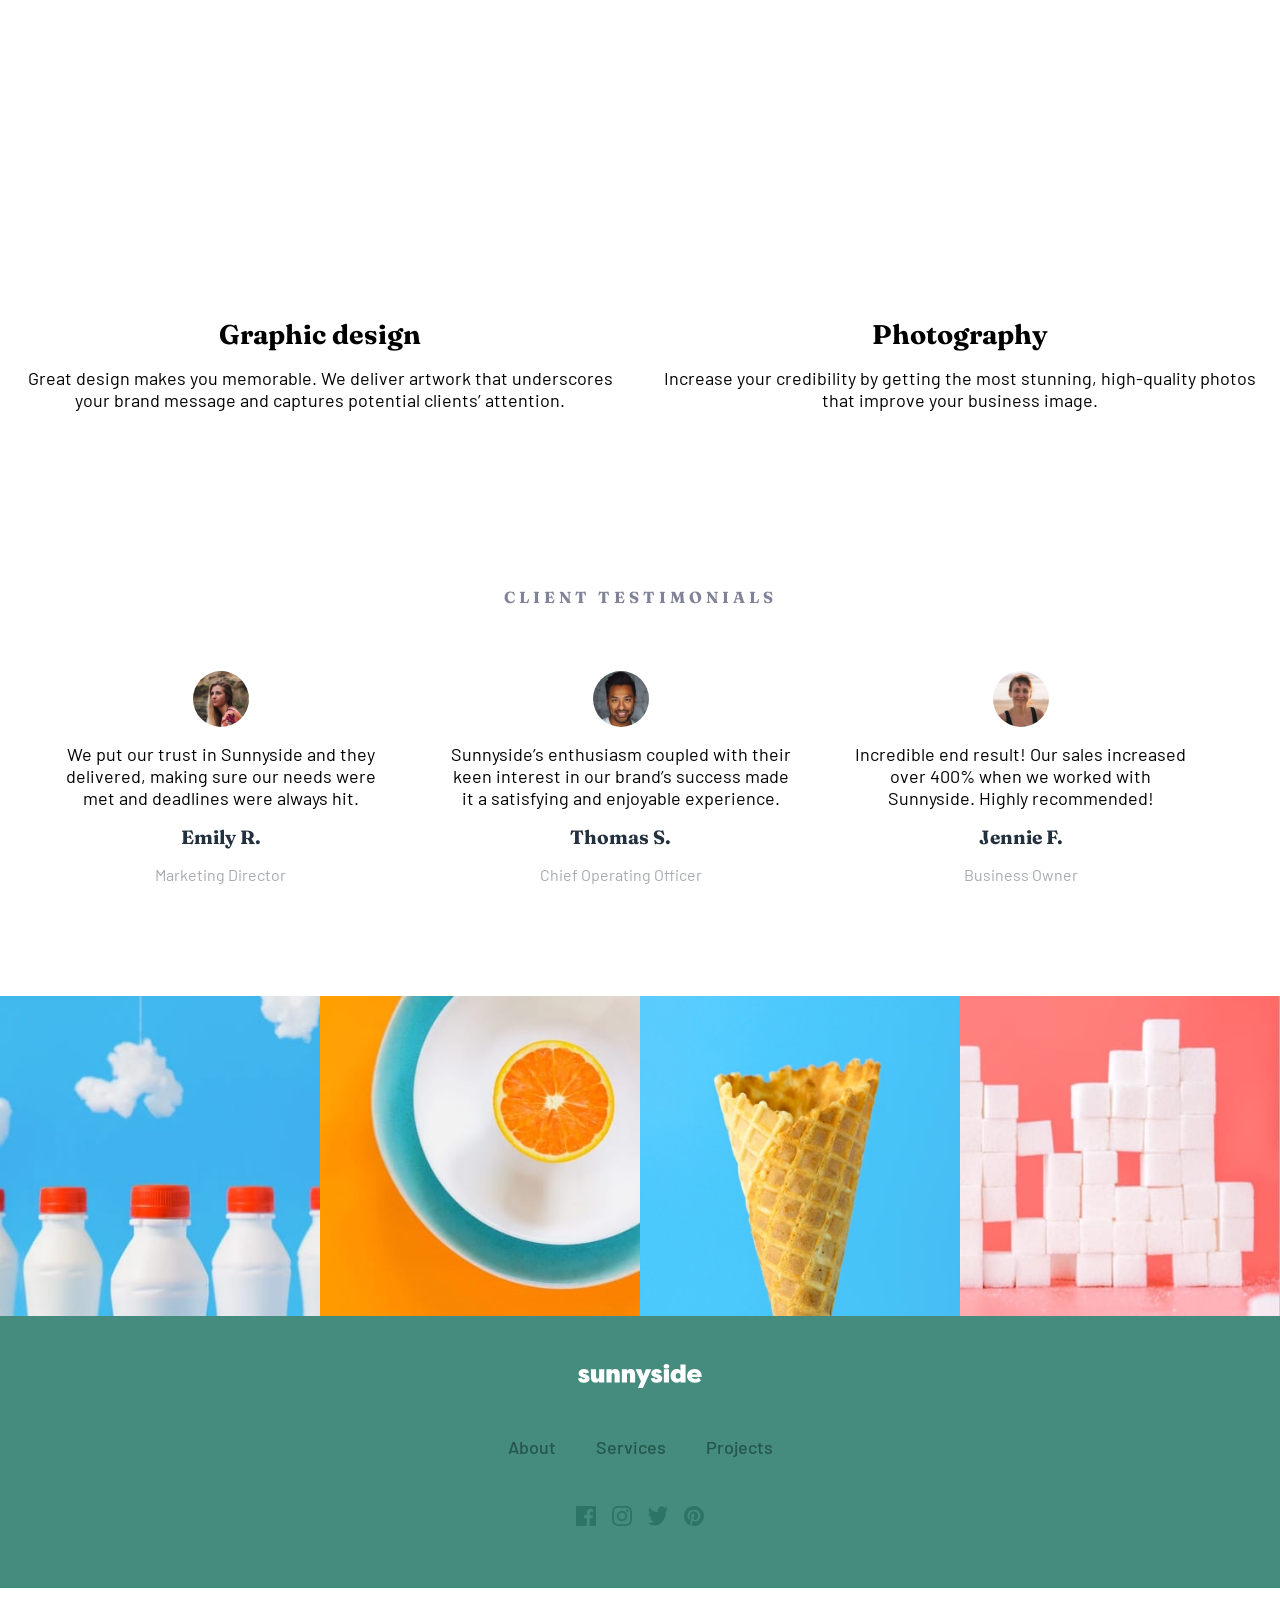
==== commit ec8838ce: "fix" ====
--- a/index.html
+++ b/index.html
@@ -219,7 +219,7 @@
         <li class="footer-links"><a href="#">Projects</a></li>
       </nav>
       <div class="social-icons">
-        <img src="./images/icon-facebook.svg" alt="" />
+        <img class="icon" src="./images/icon-facebook.svg" alt="" />
         <img src="./images/icon-instagram.svg" alt="" />
         <img src="./images/icon-twitter.svg" alt="" />
         <img src="./images/icon-pinterest.svg" alt="" />
--- a/style.css
+++ b/style.css
@@ -19,6 +19,7 @@
   --Verydarkgrayishblue: hsl(213, 9%, 39%);
   --Darkgrayishblue: hsl(232, 10%, 55%);
   --Grayishblue: hsl(210, 4%, 67%);
+  --Grayishbluesoft: hsla(207, 60%, 88%, 0.548);
   --White: hsl(0, 0%, 100%);
 }
 
@@ -154,6 +155,7 @@
   bottom: 0;
   right: 30%;
   margin-bottom: 4rem;
+  cursor: pointer;
 }
 
 .btn-accent1::after {
@@ -166,6 +168,10 @@
   background-color: var(--Yellowbtn);
   border-radius: 50px;
   z-index: -1;
+}
+
+.btn-accent1:hover::after {
+  background-color: var(--Yellow);
 }
 
 .btn-accent2::after {
@@ -180,6 +186,9 @@
   z-index: -2;
 }
 
+.btn-accent2:hover::after {
+  background-color: var(--Softred);
+}
 .text-item {
   position: absolute;
   display: flex;
@@ -214,6 +223,7 @@
   width: 90%;
   text-align: center;
   margin-bottom: 4rem;
+  cursor: pointer;
 }
 
 .person-testimonial img {
@@ -274,6 +284,21 @@
   justify-content: space-between;
 }
 
+.footer-nav li a:hover {
+  color: var(--White);
+}
+
+.social-icons {
+  cursor: pointer;
+}
+
+#icon {
+  transition: fill 0.3s ease; /* Transición suave */
+}
+
+.icon:hover {
+  fill: rgb(44, 36, 36); /* Cambia el color del SVG al hacer hover */
+}
 @media (min-width: 650px) {
   .flex-gallery {
     display: grid;
@@ -298,6 +323,11 @@
     background-color: var(--White);
   }
 
+  nav.nav-bar .nav-links .links:last-child button:hover {
+    background-color: var(--Grayishbluesoft);
+    color: var(--White);
+  }
+
   .nav-links::before {
     display: none;
   }
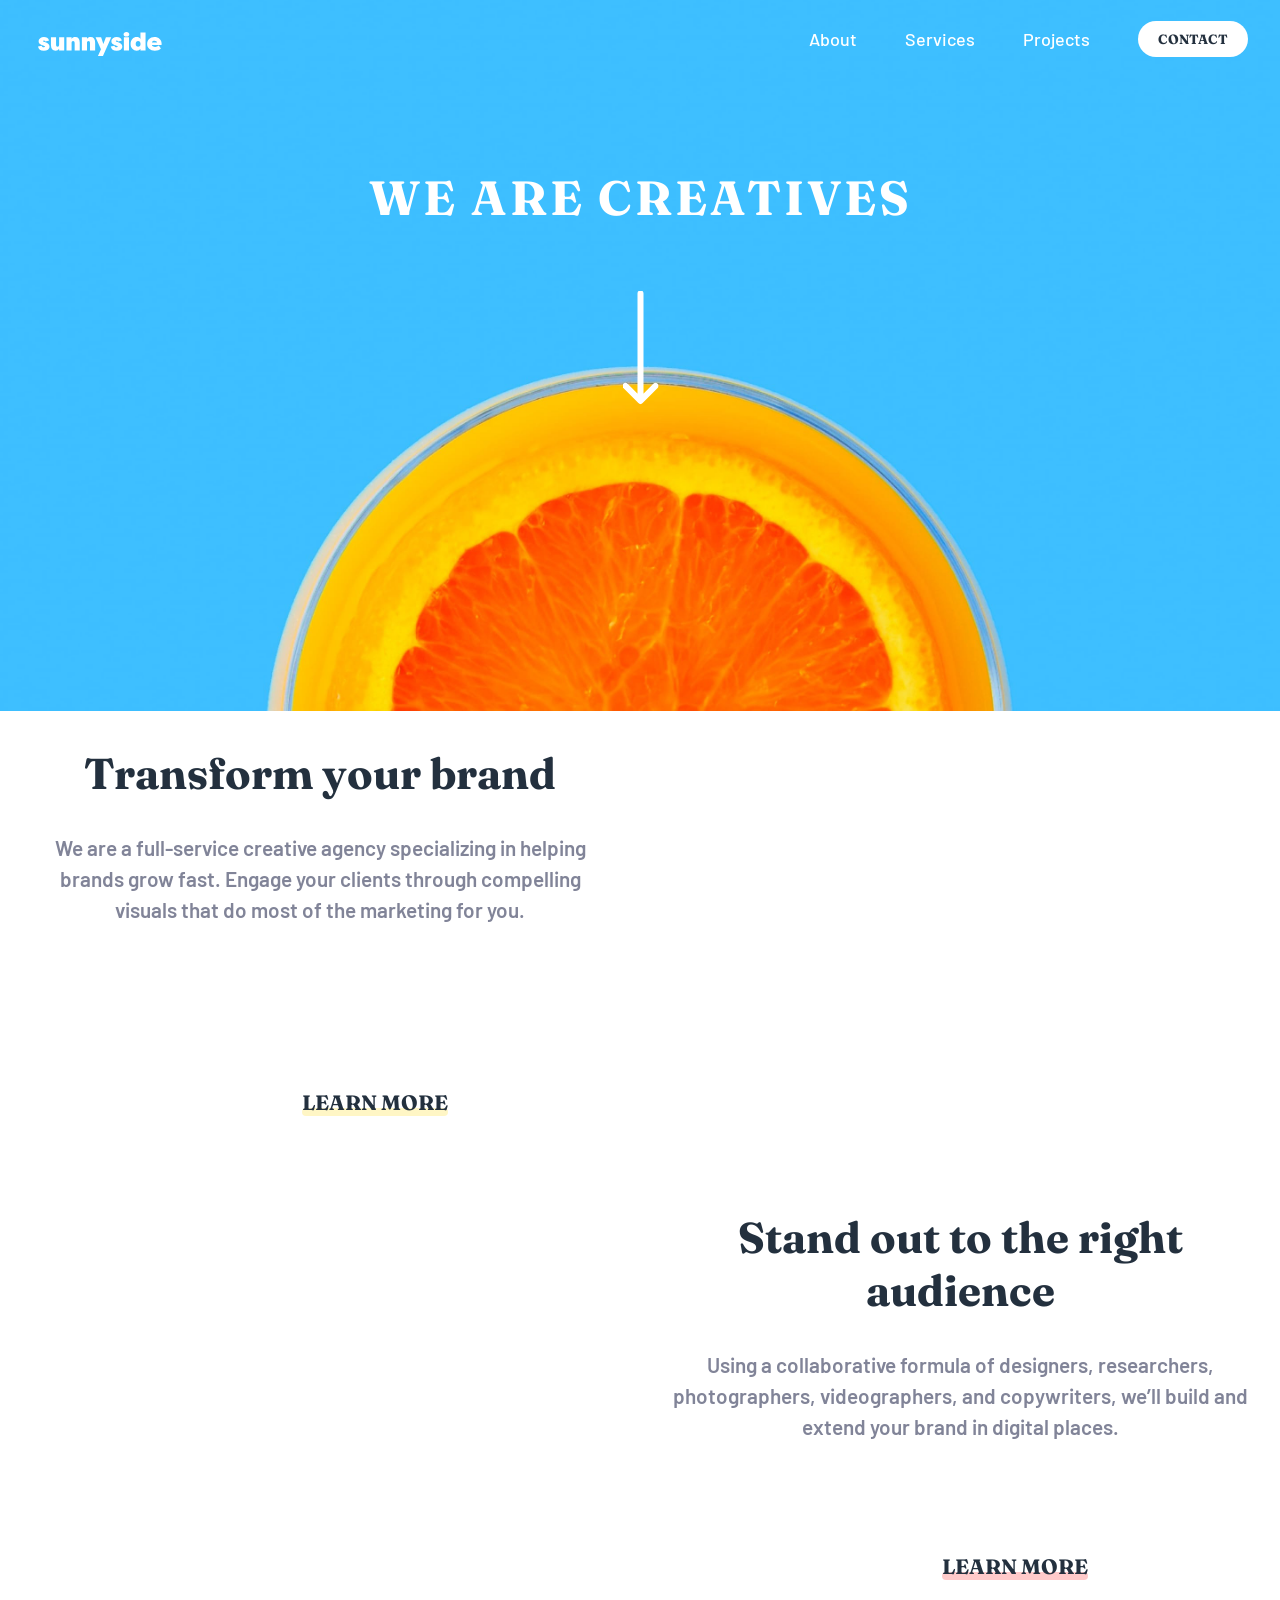
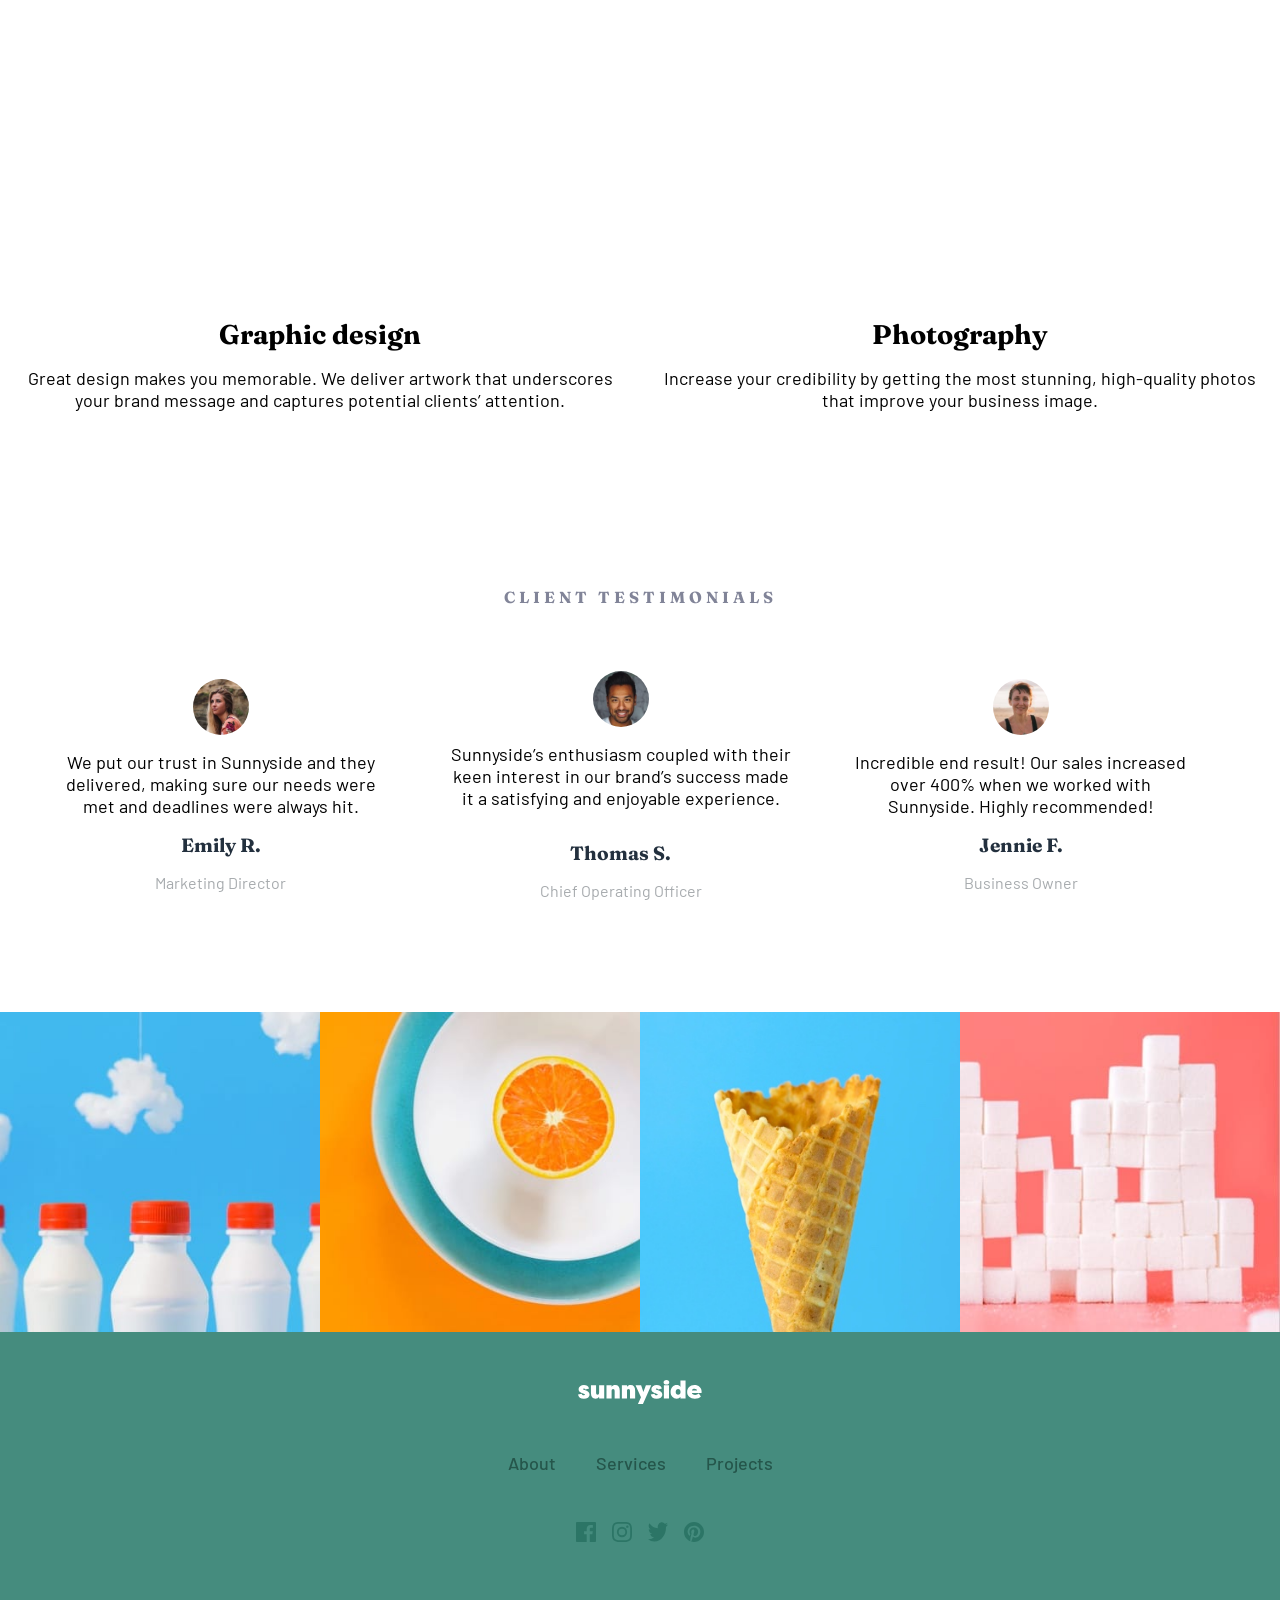
==== commit 8d84cf05: "html structure fix" ====
--- a/index.html
+++ b/index.html
@@ -17,7 +17,7 @@
       <div class="nav-container">
         <img src="./images/logo.svg" alt="" class="logo" />
         <a href="#" class="nav-btn">
-          <img src="./images/icon-hamburger.svg" alt="" />
+          <img src="./images/icon-hamburger.svg" alt="menu icon" />
         </a>
       </div>
       <picture>
@@ -37,7 +37,7 @@
       </picture>
       <div class="header-title">
         <h1>We are creatives</h1>
-        <img src="./images/icon-arrow-down.svg" alt="" />
+        <img src="./images/icon-arrow-down.svg" alt="arrow menu" />
       </div>
       <nav class="nav-bar">
         <ul class="nav-links">
@@ -138,7 +138,7 @@
     <section class="testimonials">
       <h3>Client testimonials</h3>
       <div class="person-testimonial">
-        <img src="./images/image-emily.jpg" alt="" />
+        <img src="./images/image-emily.jpg" alt="avatar" />
         <p class="person-testimonial-text">
           We put our trust in Sunnyside and they delivered, making sure our
           needs were met and deadlines were always hit.
@@ -147,7 +147,7 @@
         <p class="profession">Marketing Director</p>
       </div>
       <div class="person-testimonial">
-        <img src="./images/image-thomas.jpg" alt="" />
+        <img src="./images/image-thomas.jpg" alt="avatar/>
         <p class="person-testimonial-text">
           Sunnyside’s enthusiasm coupled with their keen interest in our brand’s
           success made it a satisfying and enjoyable experience.
@@ -156,7 +156,7 @@
         <p class="profession">Chief Operating Officer</p>
       </div>
       <div class="person-testimonial">
-        <img src="./images/image-jennie.jpg" alt="" />
+        <img src="./images/image-jennie.jpg" alt="avatar" />
         <p class="person-testimonial-text">
           Incredible end result! Our sales increased over 400% when we worked
           with Sunnyside. Highly recommended!
@@ -175,7 +175,7 @@
           media="(min-width:465px)"
           srcset="./images/desktop/image-gallery-milkbottles.jpg"
         />
-        <img src="./images/mobile/image-gallery-milkbottles.jpg" alt="" />
+        <img src="./images/mobile/image-gallery-milkbottles.jpg" alt="milk" />
       </picture>
       <picture>
         <source
@@ -208,7 +208,7 @@
           media="(min-width:465px)"
           srcset="./images/desktop/image-gallery-sugarcubes.jpg"
         />
-        <img src="./images/mobile/image-gallery-sugar-cubes.jpg" alt="" />
+        <img src="./images/mobile/image-gallery-sugar-cubes.jpg" alt="cubes" />
       </picture>
     </section>
     <footer>
@@ -219,10 +219,10 @@
         <li class="footer-links"><a href="#">Projects</a></li>
       </nav>
       <div class="social-icons">
-        <img class="icon" src="./images/icon-facebook.svg" alt="" />
-        <img src="./images/icon-instagram.svg" alt="" />
-        <img src="./images/icon-twitter.svg" alt="" />
-        <img src="./images/icon-pinterest.svg" alt="" />
+        <img src="./images/icon-facebook.svg" alt="icon-facebook" />
+        <img src="./images/icon-instagram.svg" alt="icon-instagram" />
+        <img src="./images/icon-twitter.svg" alt="icon-twitter" />
+        <img src="./images/icon-pinterest.svg" alt="icon-pinterest" />
       </div>
     </footer>
     <script src="nav.js"></script>
